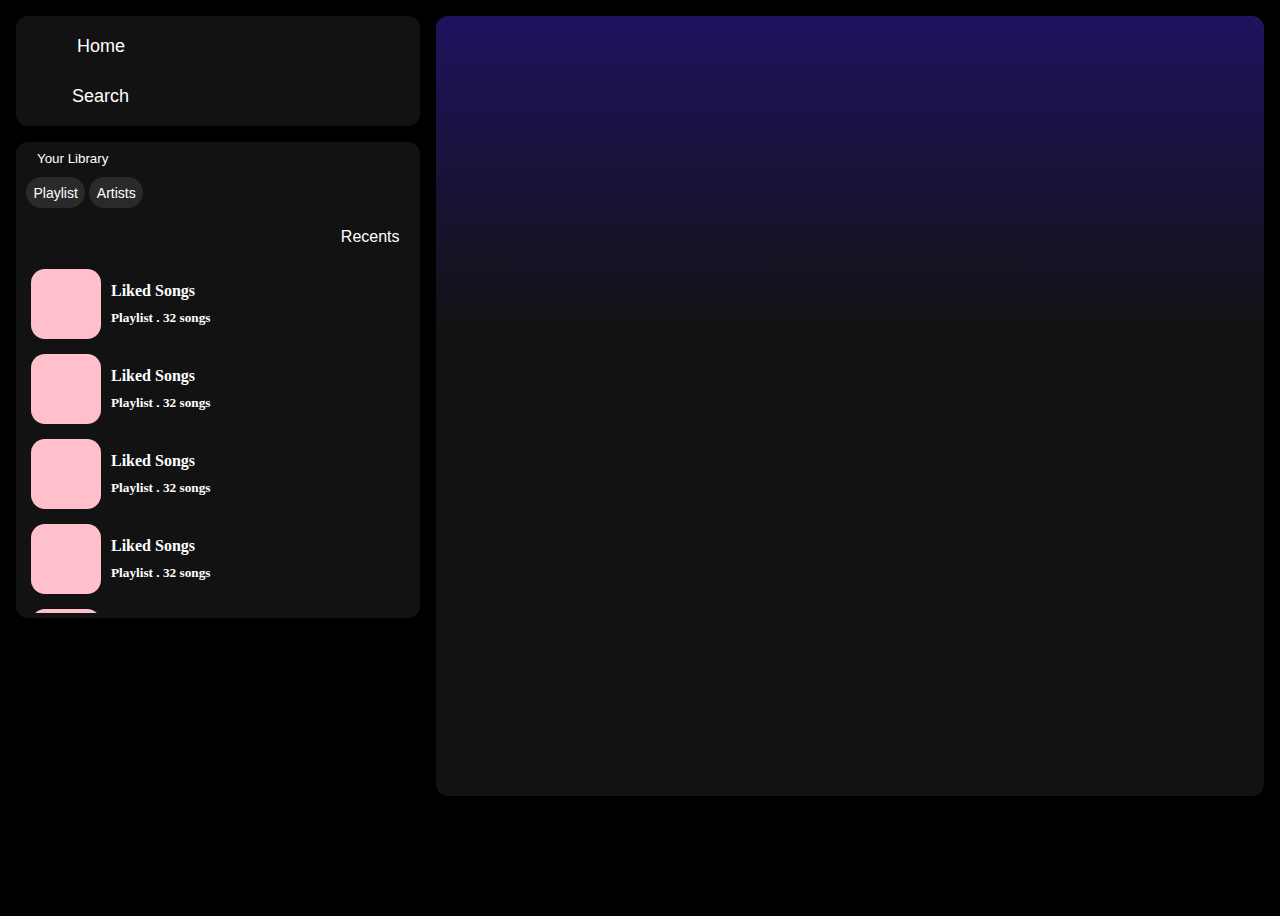
==== index.html @ b2f1f370 "Merge pull request #1 from tanush-128/sidebar-added" ====
<!DOCTYPE html>
<html lang="en">
  <head>
    <meta charset="UTF-8" />
    <meta name="viewport" content="width=device-width, initial-scale=1.0" />
    <title>Spotify</title>
    <link rel="stylesheet" href="style.css" />
  </head>
  <body>
    <section id="sidebar">
      <div class="upper-sidebar">
        <button class="sidebar-btn brighten-text-on-hover">
          <img
            src="	https://cdn-icons-png.flaticon.com/512/1946/1946436.png"
            alt=""
          />
          Home
        </button>
        <button class="sidebar-btn brighten-text-on-hover">
          <img
            src="	https://cdn-icons-png.flaticon.com/512/151/151773.png"
            alt=""
          />Search
        </button>
      </div>
      <div class="lower-sidebar">
        <div class="library-controls">
          <div>
            <button>
              <img
                src="https://cdn-icons-png.flaticon.com/512/2908/2908601.png"
                alt=""
              />Your Library
            </button>
          </div>
          <div>
            <button class="circular-button">
              <img
                src="https://cdn-icons-png.flaticon.com/512/2997/2997933.png"
                alt=""
              />
            </button>
            <button class="circular-button">
              <img
                src="	https://cdn-icons-png.flaticon.com/512/2889/2889731.png"
                alt=""
              />
            </button>
          </div>
        </div>
        <div class="library-filter">
          <button>Playlist</button>
          <button>Artists</button>
        </div>
        <div class="library-list">
          <div class="playlists-search">
            <button class="circular-button">
              <img
                src="	https://cdn-icons-png.flaticon.com/512/151/151773.png"
                alt=""
              />
            </button>
            <button class="brighten-text-on-hover">
              Recents
              <img
                src="https://cdn-icons-png.flaticon.com/512/483/483226.png"
                alt=""
              />
            </button>
          </div>
          <div class="library-items">
            <div class="cover-img"></div>
            <div class="library-items-details">
              <h4>Liked Songs</h4>
              <h5>Playlist . 32 songs</h5>
            </div>
          </div>
          <div class="library-items">
            <div class="cover-img"></div>
            <div class="library-items-details">
              <h4>Liked Songs</h4>
              <h5>Playlist . 32 songs</h5>
            </div>
          </div>
          <div class="library-items">
            <div class="cover-img"></div>
            <div class="library-items-details">
              <h4>Liked Songs</h4>
              <h5>Playlist . 32 songs</h5>
            </div>
          </div>
          <div class="library-items">
            <div class="cover-img"></div>
            <div class="library-items-details">
              <h4>Liked Songs</h4>
              <h5>Playlist . 32 songs</h5>
            </div>
          </div>
          <div class="library-items">
            <div class="cover-img"></div>
            <div class="library-items-details">
              <h4>Liked Songs</h4>
              <h5>Playlist . 32 songs</h5>
            </div>
          </div>
          <div class="library-items">
            <div class="cover-img"></div>
            <div class="library-items-details">
              <h4>Liked Songs</h4>
              <h5>Playlist . 32 songs</h5>
            </div>
          </div>
        </div>
      </div>
    </section>
    <section id="main">
      <div id="header"></div>
      <div id="main-content"></div>
      <div id="footer"></div>
    </section>
    <section id="controls"></section>
    <script src="script.js"></script>
  </body>
</html>
---- style.css ----
:root {
  --primary: #121212;
  --secondary: #21125f;
}
body {
  height: 100svh;
  background-color: black;
  display: grid;
  grid-template-columns: 420px 1fr;
  overflow: hidden;
  border-collapse: separate;
  position: relative;
  color: white;
}

/********************SIDEBAR***********************/

::-webkit-scrollbar {
  width: 10px;
}

::-webkit-scrollbar-track {
  background: transparent;
}

::-webkit-scrollbar-thumb {
  background: #888;
}

::-webkit-scrollbar-thumb:hover {
  background: #555;
}

#sidebar {
  grid-column: 1/2;
  /* background-color: aqua; */
  /* height: 100svh; */
  height: calc(100svh - 120px);

  display: flex;
  flex-direction: column;
  justify-content: stretch;
}

.upper-sidebar,
.lower-sidebar {
  background-color: var(--primary);
  margin: 8px;
  border-radius: 12px;
  display: flex;
  flex-direction: column;
  align-items: stretch;
  padding: 5px;
}

.sidebar-btn {
  background-color: transparent;
  text-align: left;
  height: 50px;
  border: none;
  font-size: 18px;
  color: white;
}

#sidebar img {
  filter: invert(1);

  vertical-align: middle;
  height: 20px;
}

.upper-sidebar img {
  margin-right: 30px;
  margin-left: 15px;
}

.library-controls {
  display: flex;
  flex-direction: row;
  justify-content: space-between;
  font-size: 18px;
}

.library-controls button {
  border: none;
  background-color: transparent;
  color: white;
}

.library-controls img {
  padding: 5px;
}

.library-filter {
  padding: 5px;
}

.library-filter button {
  border: none;
  border-radius: 25px;
  background-color: #2a2a2a;
  font-size: 14px;
  color: white;
  padding: 7.5px;
  transition: 0.2s;
}

.library-filter button:hover {
  background-color: #363636;
}

.playlists-search {
  display: flex;
  flex-direction: row;
  justify-content: space-between;
  padding: 10px 5px;
}

.playlists-search button {
  background-color: transparent;
  color: rgb(255, 255, 255);
  border: none;
  font-size: 16px;
}

.library-list {
  overflow-x: hidden;
  overflow-y: auto;
  height: 400px;
}

.library-items {
  display: flex;
  flex-direction: row;
  height: 75px;
  align-items: center;
  padding: 5px;
  border-radius: 5px;
  transition: 0.2s;
}

.library-items:hover {
  background-color: #2a2a2a;
}

.library-items-details {
  display: flex;
  flex-direction: column;
  justify-content: center;
}

.library-items-details h5,
h4 {
  margin: 5px;
}

.cover-img {
  border-radius: 20%;
  margin: 5px;
  height: 70px;
  width: 70px;
  background-color: pink;
}

.brighten-text-on-hover:hover {
  font-weight: 550;
}

.circular-button {
  border-radius: 100%;
  padding: 5px;
  transition: 0.2s;
}

.circular-button:hover {
  border-radius: 100%;
  background-color: #2a2a2a;
}

/*******************************************/

#main {
  grid-column: 2/3;
  height: calc(100svh - 120px);
  background-color: var(--primary);
  margin: 8px;
  border-collapse: separate;
  border-radius: 12px;
  overflow-y: scroll;
  overflow-x: hidden;
}
#header {
  border-radius: 12px;
  width: 100%;
  height: 320px;
  background: linear-gradient(var(--secondary), var(--primary));
}

#controls {
  grid-column: 1/3;
  background-color: black;
  width: 100%;
  height: 100px;
  position: absolute;
  bottom: 0;
}

.category-items {
  display: flex;
}
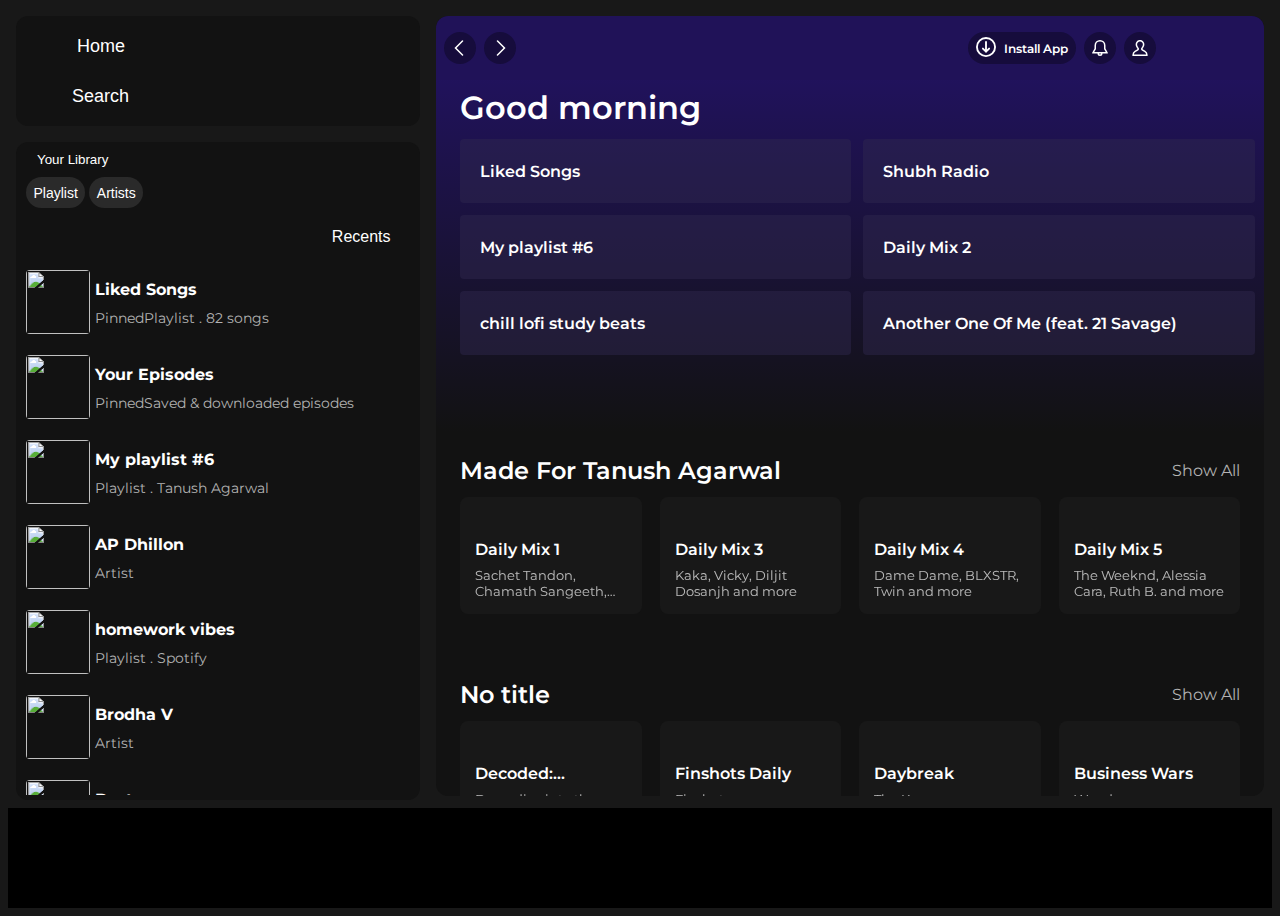
==== commit 104a8723: "only contol bar and footer left" ====
--- a/index.html
+++ b/index.html
@@ -5,6 +5,16 @@
     <meta name="viewport" content="width=device-width, initial-scale=1.0" />
     <title>Spotify</title>
     <link rel="stylesheet" href="style.css" />
+    <link
+      href="https://fonts.googleapis.com/css2?family=Montserrat:wght@400;500;700&display=swap"
+      rel="stylesheet"
+    />
+    <link
+      rel="stylesheet"
+      href="https://cdnjs.cloudflare.com/ajax/libs/font-awesome/5.13.0/css/all.min.css"
+    />
+    <link rel="stylesheet" href="spotifycards.css" />
+    <link rel="stylesheet" href="header.css" />
   </head>
   <body>
     <section id="sidebar">
@@ -28,7 +38,7 @@
           <div>
             <button>
               <img
-                src="https://cdn-icons-png.flaticon.com/512/2908/2908601.png"
+                src="https://cdn-icons-png.flaticon.com/512/2908/2908601.png" 
                 alt=""
               />Your Library
             </button>
@@ -52,73 +62,119 @@
           <button>Playlist</button>
           <button>Artists</button>
         </div>
-        <div class="library-list">
-          <div class="playlists-search">
-            <button class="circular-button">
-              <img
-                src="	https://cdn-icons-png.flaticon.com/512/151/151773.png"
-                alt=""
-              />
-            </button>
-            <button class="brighten-text-on-hover">
-              Recents
-              <img
-                src="https://cdn-icons-png.flaticon.com/512/483/483226.png"
-                alt=""
-              />
-            </button>
-          </div>
-          <div class="library-items">
-            <div class="cover-img"></div>
-            <div class="library-items-details">
-              <h4>Liked Songs</h4>
-              <h5>Playlist . 32 songs</h5>
+        <div class="library">
+          <div class="library-list">
+            <div class="playlists-search">
+              <button class="circular-button">
+                <img
+                  src="	https://cdn-icons-png.flaticon.com/512/151/151773.png"
+                  alt=""
+                />
+              </button>
+              <button class="brighten-text-on-hover circular-button">
+                Recents
+                <img
+                  src="https://cdn-icons-png.flaticon.com/512/483/483226.png"
+                  alt=""
+                />
+              </button>
             </div>
-          </div>
-          <div class="library-items">
-            <div class="cover-img"></div>
-            <div class="library-items-details">
-              <h4>Liked Songs</h4>
-              <h5>Playlist . 32 songs</h5>
-            </div>
-          </div>
-          <div class="library-items">
-            <div class="cover-img"></div>
-            <div class="library-items-details">
-              <h4>Liked Songs</h4>
-              <h5>Playlist . 32 songs</h5>
-            </div>
-          </div>
-          <div class="library-items">
-            <div class="cover-img"></div>
-            <div class="library-items-details">
-              <h4>Liked Songs</h4>
-              <h5>Playlist . 32 songs</h5>
-            </div>
-          </div>
-          <div class="library-items">
-            <div class="cover-img"></div>
-            <div class="library-items-details">
-              <h4>Liked Songs</h4>
-              <h5>Playlist . 32 songs</h5>
-            </div>
-          </div>
-          <div class="library-items">
-            <div class="cover-img"></div>
-            <div class="library-items-details">
-              <h4>Liked Songs</h4>
-              <h5>Playlist . 32 songs</h5>
-            </div>
+            
           </div>
         </div>
       </div>
     </section>
     <section id="main">
-      <div id="header"></div>
-      <div id="main-content"></div>
-      <div id="footer"></div>
+      <div id="header-controls">
+        <div id="navigation">
+          <div class="control rounded_icon">
+            <svg
+              data-encore-id="icon"
+              role="img"
+              aria-hidden="true"
+              class="Svg-sc-ytk21e-0 kgVuXA IYDlXmBmmUKHveMzIPCF"
+              viewBox="0 0 16 16"
+            >
+              <path
+                d="M11.03.47a.75.75 0 0 1 0 1.06L4.56 8l6.47 6.47a.75.75 0 1 1-1.06 1.06L2.44 8 9.97.47a.75.75 0 0 1 1.06 0z"
+              ></path>
+            </svg>
+          </div>
+          <div class="control rounded_icon">
+            <svg
+              data-encore-id="icon"
+              role="img"
+              aria-hidden="true"
+              class="Svg-sc-ytk21e-0 kgVuXA IYDlXmBmmUKHveMzIPCF"
+              viewBox="0 0 16 16"
+            >
+              <path
+                d="M4.97.47a.75.75 0 0 0 0 1.06L11.44 8l-6.47 6.47a.75.75 0 1 0 1.06 1.06L13.56 8 6.03.47a.75.75 0 0 0-1.06 0z"
+              ></path>
+            </svg>
+          </div>
+        </div>
+        <div id="settings">
+          <div id="install">
+            <div>
+              <svg
+                data-encore-id="icon"
+                role="img"
+                aria-hidden="true"
+                viewBox="0 0 16 16"
+                class="Svg-sc-ytk21e-0 kPpCsU"
+              >
+                <path
+                  d="M4.995 8.745a.75.75 0 0 1 1.06 0L7.25 9.939V4a.75.75 0 0 1 1.5 0v5.94l1.195-1.195a.75.75 0 1 1 1.06 1.06L8 12.811l-.528-.528a.945.945 0 0 1-.005-.005L4.995 9.805a.75.75 0 0 1 0-1.06z"
+                ></path>
+                <path
+                  d="M0 8a8 8 0 1 1 16 0A8 8 0 0 1 0 8zm8-6.5a6.5 6.5 0 1 0 0 13 6.5 6.5 0 0 0 0-13z"
+                ></path>
+              </svg>
+            </div>
+            <div>Install App</div>
+          </div>
+          <div class="rounded_icon">
+            <svg
+              data-encore-id="icon"
+              role="img"
+              aria-hidden="true"
+              class="Svg-sc-ytk21e-0 kPpCsU t93PZphItuM19kPhX7tC"
+              viewBox="0 0 16 16"
+            >
+              <path
+                d="M8 1.5a4 4 0 0 0-4 4v3.27a.75.75 0 0 1-.1.373L2.255 12h11.49L12.1 9.142a.75.75 0 0 1-.1-.374V5.5a4 4 0 0 0-4-4zm-5.5 4a5.5 5.5 0 0 1 11 0v3.067l2.193 3.809a.75.75 0 0 1-.65 1.124H10.5a2.5 2.5 0 0 1-5 0H.957a.75.75 0 0 1-.65-1.124L2.5 8.569V5.5zm4.5 8a1 1 0 1 0 2 0H7z"
+              ></path>
+            </svg>
+          </div>
+          <div class="rounded_icon">
+            <svg
+              data-encore-id="icon"
+              role="img"
+              aria-hidden="true"
+              data-testid="user-icon"
+              viewBox="0 0 16 16"
+              class="Svg-sc-ytk21e-0 kPpCsU"
+            >
+              <path
+                d="M6.233.371a4.388 4.388 0 0 1 5.002 1.052c.421.459.713.992.904 1.554.143.421.263 1.173.22 1.894-.078 1.322-.638 2.408-1.399 3.316l-.127.152a.75.75 0 0 0 .201 1.13l2.209 1.275a4.75 4.75 0 0 1 2.375 4.114V16H.382v-1.143a4.75 4.75 0 0 1 2.375-4.113l2.209-1.275a.75.75 0 0 0 .201-1.13l-.126-.152c-.761-.908-1.322-1.994-1.4-3.316-.043-.721.077-1.473.22-1.894a4.346 4.346 0 0 1 .904-1.554c.411-.448.91-.807 1.468-1.052zM8 1.5a2.888 2.888 0 0 0-2.13.937 2.85 2.85 0 0 0-.588 1.022c-.077.226-.175.783-.143 1.323.054.921.44 1.712 1.051 2.442l.002.001.127.153a2.25 2.25 0 0 1-.603 3.39l-2.209 1.275A3.25 3.25 0 0 0 1.902 14.5h12.196a3.25 3.25 0 0 0-1.605-2.457l-2.209-1.275a2.25 2.25 0 0 1-.603-3.39l.127-.153.002-.001c.612-.73.997-1.52 1.052-2.442.032-.54-.067-1.097-.144-1.323a2.85 2.85 0 0 0-.588-1.022A2.888 2.888 0 0 0 8 1.5z"
+              ></path>
+            </svg>
+          </div>
+        </div>
+      </div>
+      <div id="main-scroll">
+        <div id="header">
+          <div id="header-greeting">Good morning</div>
+          <div id="header-content"></div>
+        </div>
+        <div id="main-content"></div>
+        <div id="footer"></div>
+      </div>
     </section>
     <section id="controls"></section>
     <script src="script.js"></script>
+    <script src="header.js"></script>
+    <script src="library.js"></script>
   </body>
 </html>
--- a/style.css
+++ b/style.css
@@ -11,20 +11,28 @@
   border-collapse: separate;
   position: relative;
   color: white;
+  font-family: 'montserrat';
+
+
 }
 
 /********************SIDEBAR***********************/
 
 ::-webkit-scrollbar {
   width: 10px;
+  padding-block: 32px;
+ 
 }
 
 ::-webkit-scrollbar-track {
   background: transparent;
+
 }
 
 ::-webkit-scrollbar-thumb {
   background: #888;
+  
+
 }
 
 ::-webkit-scrollbar-thumb:hover {
@@ -35,15 +43,17 @@
   grid-column: 1/2;
   /* background-color: aqua; */
   /* height: 100svh; */
-  height: calc(100svh - 120px);
-
-  display: flex;
-  flex-direction: column;
-  justify-content: stretch;
+  height: calc(100svh - 100px);
+  display: grid;
+  grid-template-rows: 1fr 12fr;
+  /* display: flex;
+  flex-direction: column; */
+
 }
 
 .upper-sidebar,
 .lower-sidebar {
+  grid-row: span 1;
   background-color: var(--primary);
   margin: 8px;
   border-radius: 12px;
@@ -52,6 +62,11 @@
   align-items: stretch;
   padding: 5px;
 }
+
+.lower-sidebar {
+  grid-row: span 12;
+}
+
 
 .sidebar-btn {
   background-color: transparent;
@@ -63,13 +78,14 @@
 }
 
 #sidebar img {
+  
+}
+
+.upper-sidebar img {
   filter: invert(1);
 
   vertical-align: middle;
   height: 20px;
-}
-
-.upper-sidebar img {
   margin-right: 30px;
   margin-left: 15px;
 }
@@ -89,6 +105,10 @@
 
 .library-controls img {
   padding: 5px;
+  filter: invert(1);
+
+  vertical-align: middle;
+  height: 20px;
 }
 
 .library-filter {
@@ -104,7 +124,13 @@
   padding: 7.5px;
   transition: 0.2s;
 }
-
+.circular-button img{
+  padding: 5px;
+  filter: invert(1);
+
+  vertical-align: middle;
+  height: 20px;
+}
 .library-filter button:hover {
   background-color: #363636;
 }
@@ -123,10 +149,14 @@
   font-size: 16px;
 }
 
-.library-list {
+.library{
   overflow-x: hidden;
   overflow-y: auto;
-  height: 400px;
+  height: 100%;
+}
+.library-list {
+
+  /* max-height: max-content;  */
 }
 
 .library-items {
@@ -152,14 +182,21 @@
 .library-items-details h5,
 h4 {
   margin: 5px;
-}
-
-.cover-img {
-  border-radius: 20%;
-  margin: 5px;
-  height: 70px;
-  width: 70px;
-  background-color: pink;
+  ;
+}
+
+.library-items-details h5{
+  font-size: 14px;
+  font-weight: 400;
+  color: #b3b3b3;
+}
+
+
+.library-items-img img{
+  height: 64px;
+  width: 64px;
+  border-radius: 4px;
+
 }
 
 .brighten-text-on-hover:hover {
@@ -181,13 +218,20 @@
 
 #main {
   grid-column: 2/3;
-  height: calc(100svh - 120px);
   background-color: var(--primary);
   margin: 8px;
   border-collapse: separate;
   border-radius: 12px;
+  height: calc(100svh - 120px);
+  
+}
+#main-scroll{
   overflow-y: scroll;
   overflow-x: hidden;
+  margin-top: 48px;
+  height: calc(100svh - 168px);
+  border-radius: 12px;
+
 }
 #header {
   border-radius: 12px;
--- a/spotifycards.css
+++ b/spotifycards.css
@@ -0,0 +1,129 @@
+body{
+    background-color: #181818;
+    font-family: 'montserrat';
+}
+.category{
+ padding: 24px;
+}
+.category-header{
+    display: flex;
+    align-items: center;
+    justify-content: space-between;
+    color: white;
+    font-size: 24px;
+    font-weight: 600;
+    margin-bottom: 12px;
+ 
+}
+.category-view-all{
+    font-size: 16px;
+    color: #b3b3b3;
+    font-weight: 600;
+    font-weight: 400;
+  
+}
+.category-view-all:hover{
+    text-decoration: underline;
+    text-decoration-color:#b3b3b3 ;
+    cursor: pointer;
+}
+.category-title:hover{
+   
+    text-decoration: underline;
+    text-decoration-color: white;
+    cursor: pointer;
+}
+.category-items{
+
+ 
+    grid-gap: 18px;
+    display: grid;
+    grid-template-columns: repeat(auto-fit,minmax(160px,1fr));
+    
+    grid-auto-rows: 0;
+    grid-template-rows: 1fr;
+    overflow-y: hidden;
+   
+    
+}
+.category-item{
+   
+    grid-column: span 1;
+    grid-row: span 1;
+    /* background-color:#242424; */
+    background-color: #181818;
+    border-radius: 0.5rem;
+    display: flex;
+    flex-direction: column;
+    padding: 15px;
+}
+.category-item:hover{
+    cursor: pointer;
+    background-color: #393939;
+    transition: 0.4;
+}
+
+.category-item img{
+    width: 100%;
+    /* height: 150px; */
+    border-radius: 6px;
+    /* margin-bottom: 9px; */
+}
+.category-item-img{
+    position: relative;
+}
+.play-bg{
+    position: absolute;
+    right: 0px;
+    bottom: 0px;
+    width: 50px;
+    height: 50px;
+    /* transform: translateX(-4px) translateY(-8px); */
+    background-color: rgb(30, 207, 95);
+    border-radius: 50%;
+    opacity: 0;
+    transition: all ease-in-out 0.4s;
+
+}
+.play-btn{
+    transform: scale(1.3);
+    height: 100%;
+    width: 100%;
+    display: flex;
+    align-items: center;
+    justify-content: center;
+    position: absolute;
+
+}
+.category-item:hover .play-bg{
+    opacity: 1;
+    transform: translateX(-4px) translateY(-8px);
+
+}
+.fa:hover{
+    transition: 0s;
+    /* background-color: rgb(31,223,100); */
+    /* transform: scale(1.35); */
+}
+.category-item-title{
+    margin-top: 9px;
+    margin-bottom: 4px;
+    color: white;
+    font-weight: 600;
+    overflow: hidden;
+    display: -webkit-box;
+    -webkit-line-clamp: 1; /* number of lines to show */
+            line-clamp: 1; 
+    -webkit-box-orient: vertical;
+}
+.category-item-desc{
+    margin-top: 4px;
+    color: white;
+    opacity: 0.7;
+    font-size: 13px;
+    overflow: hidden;
+    display: -webkit-box;
+    -webkit-line-clamp: 2; /* number of lines to show */
+            line-clamp: 2; 
+    -webkit-box-orient: vertical;
+}--- a/header.css
+++ b/header.css
@@ -0,0 +1,124 @@
+#header{
+    padding: 24px;
+    display: flex;
+    flex-direction: column;
+    position: relative;
+}
+#header-greeting{
+
+    font-size: 32px;
+    font-weight: 600;
+    color: white;
+    margin-bottom: 12px;
+    /* margin-top: 48px; */
+}
+#header-content{
+    width: 96%;
+
+    display: grid;
+    grid-template-columns: repeat(auto-fit,minmax(360px  ,1fr));
+    /* grid-template-rows: repeat(auto-fit, 64px); */
+    /* grid-auto-rows: 2; */
+    
+    gap: 12px;
+}
+
+.header_content_item{
+    position: relative;
+    background-color:#31294f74;
+    color: white;
+    grid-column: span 1;
+    grid-row: span 1;
+    display: flex;
+   
+    height: 64px;
+    align-items: center;
+    justify-content: stretch;
+    border-radius: 4px;
+    gap: 20px;
+    font-weight: 600;
+    
+}
+.header_content_item:hover{
+    cursor: pointer;
+    background-color: #31294f;
+    transition: 0.4;
+}
+.header_content_item img{
+   
+    height: 100%;
+    object-fit: cover;
+    border-radius: 4px 0 0 4px;
+}
+.play-bg{
+    color: black;
+}
+.header_content_item:hover .play-bg{
+    opacity: 1;
+    transform: translateX(-4px) translateY(-8px);
+
+}
+#header-controls{
+margin-bottom: 12px;
+display: flex;
+justify-content: space-between;
+position: fixed;
+top: 16px;
+padding: 16px 8px ;
+border-radius: 12px 12px 0 0;
+right: 16px;
+left:436px;
+background-color: #201258;
+
+z-index: 2;
+/* margin: 0px 120px; */
+
+}
+
+#navigation .control svg path{
+    fill: white;
+}
+
+#navigation{
+    display: flex;
+    gap: 8px;
+}
+#settings{
+    display: flex;
+    transform: translateX(-100px);
+    gap: 8px;
+
+}
+.rounded_icon{
+    height: 16px;
+    width: 16px;
+    background-color:#120a33c0;
+    padding: 8px;
+    border-radius: 50%;
+
+}
+#install{
+    border-radius: 20px;
+    /* width: 120px; */
+    font-size: 12px;
+    font-weight: 600;
+    gap: 8px;
+    background-color: #120a33c0;
+    padding: 4px 8px;
+    color: white;
+    display: flex;
+    align-items:center;
+
+}
+#install svg{
+    width: 20px;
+    height: 20px;
+}
+#install svg path{
+    fill: white;
+
+}
+
+.rounded_icon svg path{
+    fill: white;
+}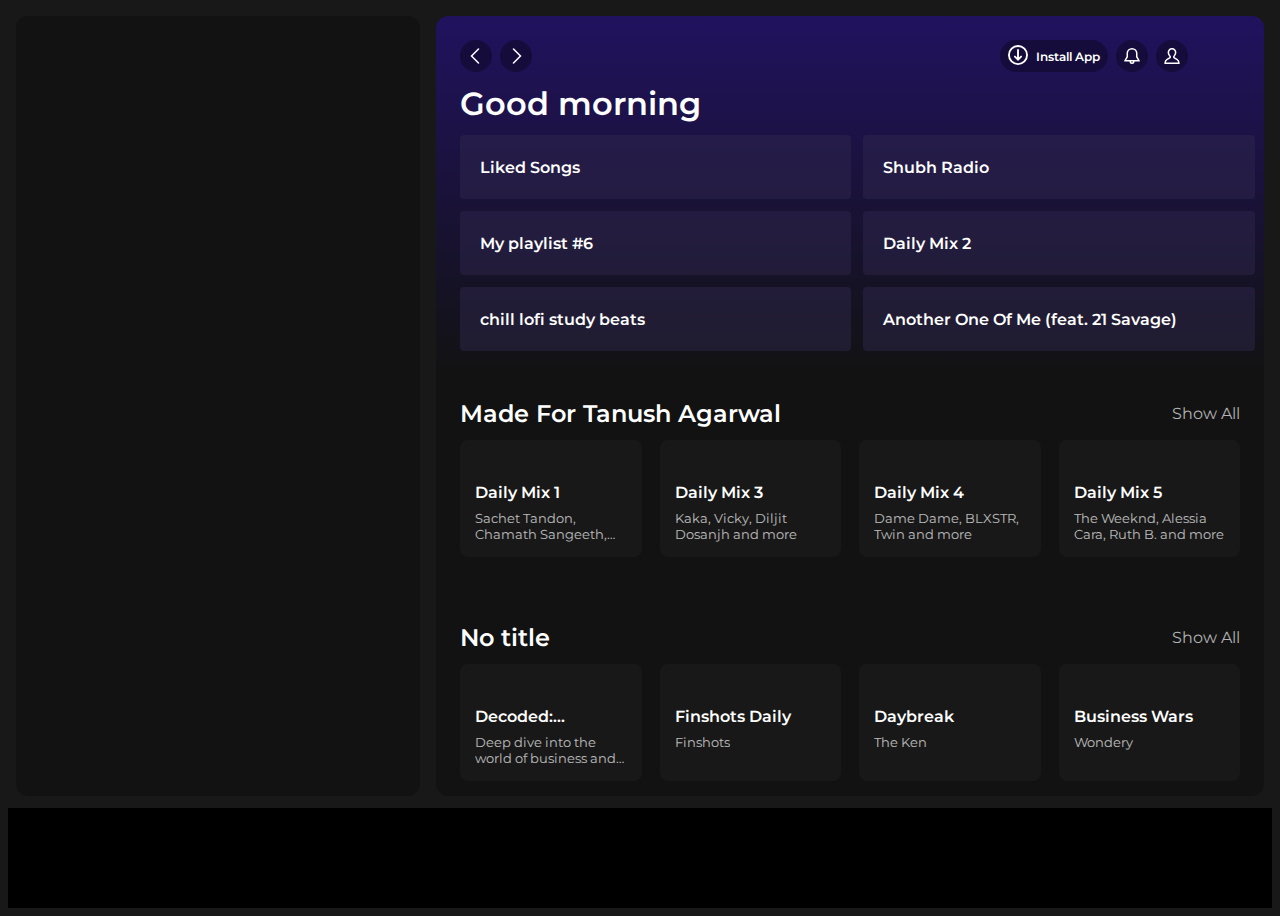
==== commit b5d1ff61: "header added" ====
--- a/index.html
+++ b/index.html
@@ -17,164 +17,80 @@
     <link rel="stylesheet" href="header.css" />
   </head>
   <body>
-    <section id="sidebar">
-      <div class="upper-sidebar">
-        <button class="sidebar-btn brighten-text-on-hover">
-          <img
-            src="	https://cdn-icons-png.flaticon.com/512/1946/1946436.png"
-            alt=""
-          />
-          Home
-        </button>
-        <button class="sidebar-btn brighten-text-on-hover">
-          <img
-            src="	https://cdn-icons-png.flaticon.com/512/151/151773.png"
-            alt=""
-          />Search
-        </button>
-      </div>
-      <div class="lower-sidebar">
-        <div class="library-controls">
-          <div>
-            <button>
-              <img
-                src="https://cdn-icons-png.flaticon.com/512/2908/2908601.png" 
-                alt=""
-              />Your Library
-            </button>
+    <section id="sidebar"></section>
+    <section id="main">
+      <div id="header">
+        <div id="header-controls">
+          <div id="navigation">
+            <div class="control rounded_icon">
+              <svg
+                data-encore-id="icon"
+                role="img"
+                aria-hidden="true"
+                class="Svg-sc-ytk21e-0 kgVuXA IYDlXmBmmUKHveMzIPCF"
+                viewBox="0 0 16 16"
+              >
+                <path
+                  d="M11.03.47a.75.75 0 0 1 0 1.06L4.56 8l6.47 6.47a.75.75 0 1 1-1.06 1.06L2.44 8 9.97.47a.75.75 0 0 1 1.06 0z"
+                ></path>
+              </svg>
+            </div>
+            <div class="control rounded_icon">
+              <svg
+                data-encore-id="icon"
+                role="img"
+                aria-hidden="true"
+                class="Svg-sc-ytk21e-0 kgVuXA IYDlXmBmmUKHveMzIPCF"
+                viewBox="0 0 16 16"
+              >
+                <path
+                  d="M4.97.47a.75.75 0 0 0 0 1.06L11.44 8l-6.47 6.47a.75.75 0 1 0 1.06 1.06L13.56 8 6.03.47a.75.75 0 0 0-1.06 0z"
+                ></path>
+              </svg>
+            </div>
           </div>
-          <div>
-            <button class="circular-button">
-              <img
-                src="https://cdn-icons-png.flaticon.com/512/2997/2997933.png"
-                alt=""
-              />
-            </button>
-            <button class="circular-button">
-              <img
-                src="	https://cdn-icons-png.flaticon.com/512/2889/2889731.png"
-                alt=""
-              />
-            </button>
-          </div>
-        </div>
-        <div class="library-filter">
-          <button>Playlist</button>
-          <button>Artists</button>
-        </div>
-        <div class="library">
-          <div class="library-list">
-            <div class="playlists-search">
-              <button class="circular-button">
-                <img
-                  src="	https://cdn-icons-png.flaticon.com/512/151/151773.png"
-                  alt=""
-                />
-              </button>
-              <button class="brighten-text-on-hover circular-button">
-                Recents
-                <img
-                  src="https://cdn-icons-png.flaticon.com/512/483/483226.png"
-                  alt=""
-                />
-              </button>
-            </div>
-            
-          </div>
-        </div>
-      </div>
-    </section>
-    <section id="main">
-      <div id="header-controls">
-        <div id="navigation">
-          <div class="control rounded_icon">
-            <svg
-              data-encore-id="icon"
-              role="img"
-              aria-hidden="true"
-              class="Svg-sc-ytk21e-0 kgVuXA IYDlXmBmmUKHveMzIPCF"
-              viewBox="0 0 16 16"
-            >
-              <path
-                d="M11.03.47a.75.75 0 0 1 0 1.06L4.56 8l6.47 6.47a.75.75 0 1 1-1.06 1.06L2.44 8 9.97.47a.75.75 0 0 1 1.06 0z"
-              ></path>
-            </svg>
-          </div>
-          <div class="control rounded_icon">
-            <svg
-              data-encore-id="icon"
-              role="img"
-              aria-hidden="true"
-              class="Svg-sc-ytk21e-0 kgVuXA IYDlXmBmmUKHveMzIPCF"
-              viewBox="0 0 16 16"
-            >
-              <path
-                d="M4.97.47a.75.75 0 0 0 0 1.06L11.44 8l-6.47 6.47a.75.75 0 1 0 1.06 1.06L13.56 8 6.03.47a.75.75 0 0 0-1.06 0z"
-              ></path>
-            </svg>
-          </div>
-        </div>
-        <div id="settings">
-          <div id="install">
-            <div>
-              <svg
+          <div id="settings">
+            <div id="install">
+              <div>
+
+                <svg
                 data-encore-id="icon"
                 role="img"
                 aria-hidden="true"
                 viewBox="0 0 16 16"
                 class="Svg-sc-ytk21e-0 kPpCsU"
-              >
+                >
                 <path
-                  d="M4.995 8.745a.75.75 0 0 1 1.06 0L7.25 9.939V4a.75.75 0 0 1 1.5 0v5.94l1.195-1.195a.75.75 0 1 1 1.06 1.06L8 12.811l-.528-.528a.945.945 0 0 1-.005-.005L4.995 9.805a.75.75 0 0 1 0-1.06z"
+                d="M4.995 8.745a.75.75 0 0 1 1.06 0L7.25 9.939V4a.75.75 0 0 1 1.5 0v5.94l1.195-1.195a.75.75 0 1 1 1.06 1.06L8 12.811l-.528-.528a.945.945 0 0 1-.005-.005L4.995 9.805a.75.75 0 0 1 0-1.06z"
                 ></path>
                 <path
-                  d="M0 8a8 8 0 1 1 16 0A8 8 0 0 1 0 8zm8-6.5a6.5 6.5 0 1 0 0 13 6.5 6.5 0 0 0 0-13z"
+                d="M0 8a8 8 0 1 1 16 0A8 8 0 0 1 0 8zm8-6.5a6.5 6.5 0 1 0 0 13 6.5 6.5 0 0 0 0-13z"
                 ></path>
               </svg>
             </div>
-            <div>Install App</div>
-          </div>
-          <div class="rounded_icon">
-            <svg
-              data-encore-id="icon"
-              role="img"
-              aria-hidden="true"
-              class="Svg-sc-ytk21e-0 kPpCsU t93PZphItuM19kPhX7tC"
-              viewBox="0 0 16 16"
-            >
-              <path
-                d="M8 1.5a4 4 0 0 0-4 4v3.27a.75.75 0 0 1-.1.373L2.255 12h11.49L12.1 9.142a.75.75 0 0 1-.1-.374V5.5a4 4 0 0 0-4-4zm-5.5 4a5.5 5.5 0 0 1 11 0v3.067l2.193 3.809a.75.75 0 0 1-.65 1.124H10.5a2.5 2.5 0 0 1-5 0H.957a.75.75 0 0 1-.65-1.124L2.5 8.569V5.5zm4.5 8a1 1 0 1 0 2 0H7z"
-              ></path>
-            </svg>
-          </div>
-          <div class="rounded_icon">
-            <svg
-              data-encore-id="icon"
-              role="img"
-              aria-hidden="true"
-              data-testid="user-icon"
-              viewBox="0 0 16 16"
-              class="Svg-sc-ytk21e-0 kPpCsU"
-            >
-              <path
-                d="M6.233.371a4.388 4.388 0 0 1 5.002 1.052c.421.459.713.992.904 1.554.143.421.263 1.173.22 1.894-.078 1.322-.638 2.408-1.399 3.316l-.127.152a.75.75 0 0 0 .201 1.13l2.209 1.275a4.75 4.75 0 0 1 2.375 4.114V16H.382v-1.143a4.75 4.75 0 0 1 2.375-4.113l2.209-1.275a.75.75 0 0 0 .201-1.13l-.126-.152c-.761-.908-1.322-1.994-1.4-3.316-.043-.721.077-1.473.22-1.894a4.346 4.346 0 0 1 .904-1.554c.411-.448.91-.807 1.468-1.052zM8 1.5a2.888 2.888 0 0 0-2.13.937 2.85 2.85 0 0 0-.588 1.022c-.077.226-.175.783-.143 1.323.054.921.44 1.712 1.051 2.442l.002.001.127.153a2.25 2.25 0 0 1-.603 3.39l-2.209 1.275A3.25 3.25 0 0 0 1.902 14.5h12.196a3.25 3.25 0 0 0-1.605-2.457l-2.209-1.275a2.25 2.25 0 0 1-.603-3.39l.127-.153.002-.001c.612-.73.997-1.52 1.052-2.442.032-.54-.067-1.097-.144-1.323a2.85 2.85 0 0 0-.588-1.022A2.888 2.888 0 0 0 8 1.5z"
-              ></path>
-            </svg>
+              <div>
+
+                Install App
+              </div>
+
+              
+            </div>
+            <div class="rounded_icon">
+              <svg data-encore-id="icon" role="img" aria-hidden="true" class="Svg-sc-ytk21e-0 kPpCsU t93PZphItuM19kPhX7tC" viewBox="0 0 16 16"><path d="M8 1.5a4 4 0 0 0-4 4v3.27a.75.75 0 0 1-.1.373L2.255 12h11.49L12.1 9.142a.75.75 0 0 1-.1-.374V5.5a4 4 0 0 0-4-4zm-5.5 4a5.5 5.5 0 0 1 11 0v3.067l2.193 3.809a.75.75 0 0 1-.65 1.124H10.5a2.5 2.5 0 0 1-5 0H.957a.75.75 0 0 1-.65-1.124L2.5 8.569V5.5zm4.5 8a1 1 0 1 0 2 0H7z"></path></svg>
+            </div>
+            <div class="rounded_icon">
+              <svg data-encore-id="icon" role="img" aria-hidden="true" data-testid="user-icon" viewBox="0 0 16 16" class="Svg-sc-ytk21e-0 kPpCsU"><path d="M6.233.371a4.388 4.388 0 0 1 5.002 1.052c.421.459.713.992.904 1.554.143.421.263 1.173.22 1.894-.078 1.322-.638 2.408-1.399 3.316l-.127.152a.75.75 0 0 0 .201 1.13l2.209 1.275a4.75 4.75 0 0 1 2.375 4.114V16H.382v-1.143a4.75 4.75 0 0 1 2.375-4.113l2.209-1.275a.75.75 0 0 0 .201-1.13l-.126-.152c-.761-.908-1.322-1.994-1.4-3.316-.043-.721.077-1.473.22-1.894a4.346 4.346 0 0 1 .904-1.554c.411-.448.91-.807 1.468-1.052zM8 1.5a2.888 2.888 0 0 0-2.13.937 2.85 2.85 0 0 0-.588 1.022c-.077.226-.175.783-.143 1.323.054.921.44 1.712 1.051 2.442l.002.001.127.153a2.25 2.25 0 0 1-.603 3.39l-2.209 1.275A3.25 3.25 0 0 0 1.902 14.5h12.196a3.25 3.25 0 0 0-1.605-2.457l-2.209-1.275a2.25 2.25 0 0 1-.603-3.39l.127-.153.002-.001c.612-.73.997-1.52 1.052-2.442.032-.54-.067-1.097-.144-1.323a2.85 2.85 0 0 0-.588-1.022A2.888 2.888 0 0 0 8 1.5z"></path></svg>
+            </div>
           </div>
         </div>
+        <div id="header-greeting">Good morning</div>
+        <div id="header-content"></div>
       </div>
-      <div id="main-scroll">
-        <div id="header">
-          <div id="header-greeting">Good morning</div>
-          <div id="header-content"></div>
-        </div>
-        <div id="main-content"></div>
-        <div id="footer"></div>
-      </div>
+      <div id="main-content"></div>
+      <div id="footer"></div>
     </section>
     <section id="controls"></section>
     <script src="script.js"></script>
     <script src="header.js"></script>
-    <script src="library.js"></script>
   </body>
 </html>
--- a/style.css
+++ b/style.css
@@ -1,254 +1,71 @@
-:root {
-  --primary: #121212;
-  --secondary: #21125f;
+:root{
+ --primary: #121212;
+ --secondary :#21125F;
 }
-body {
-  height: 100svh;
-  background-color: black;
-  display: grid;
-  grid-template-columns: 420px 1fr;
-  overflow: hidden;
-  border-collapse: separate;
-  position: relative;
-  color: white;
-  font-family: 'montserrat';
+body{
+    height: 100svh;
+    background-color: black;
+    display: grid;
+    grid-template-columns: 420px 1fr;
+    overflow: hidden;
+    border-collapse: separate;
+    position: relative;
 
+}
+#sidebar{
+    grid-column: 1/2;
+    background-color: var(--primary);
+    /* background-color: aqua; */
+    /* height: 100svh; */
+    height: calc(100svh - 120px);
+    
+    
+    margin: 8px;
+    border-radius: 12px;
 
 }
 
-/********************SIDEBAR***********************/
 
-::-webkit-scrollbar {
-  width: 10px;
-  padding-block: 32px;
- 
+
+#main{
+    grid-column: 2/3;
+    height: calc(100svh - 120px);
+    background-color: var(--primary);
+    margin: 8px;
+    border-collapse: separate;
+    border-radius:12px;
+    overflow-y: scroll;
+    overflow-x: hidden;
+      }
+#header{
+border-radius:12px;
+width: 100%;
+/* height: 320px; */
+background : linear-gradient( var(--secondary) , var(--primary) );
 }
 
-::-webkit-scrollbar-track {
-  background: transparent;
-
-}
-
-::-webkit-scrollbar-thumb {
-  background: #888;
-  
-
-}
-
-::-webkit-scrollbar-thumb:hover {
-  background: #555;
-}
-
-#sidebar {
-  grid-column: 1/2;
-  /* background-color: aqua; */
-  /* height: 100svh; */
-  height: calc(100svh - 100px);
-  display: grid;
-  grid-template-rows: 1fr 12fr;
-  /* display: flex;
-  flex-direction: column; */
-
-}
-
-.upper-sidebar,
-.lower-sidebar {
-  grid-row: span 1;
-  background-color: var(--primary);
-  margin: 8px;
-  border-radius: 12px;
-  display: flex;
-  flex-direction: column;
-  align-items: stretch;
-  padding: 5px;
-}
-
-.lower-sidebar {
-  grid-row: span 12;
-}
-
-
-.sidebar-btn {
-  background-color: transparent;
-  text-align: left;
-  height: 50px;
-  border: none;
-  font-size: 18px;
-  color: white;
-}
-
-#sidebar img {
-  
-}
-
-.upper-sidebar img {
-  filter: invert(1);
-
-  vertical-align: middle;
-  height: 20px;
-  margin-right: 30px;
-  margin-left: 15px;
-}
-
-.library-controls {
-  display: flex;
-  flex-direction: row;
-  justify-content: space-between;
-  font-size: 18px;
-}
-
-.library-controls button {
-  border: none;
-  background-color: transparent;
-  color: white;
-}
-
-.library-controls img {
-  padding: 5px;
-  filter: invert(1);
-
-  vertical-align: middle;
-  height: 20px;
-}
-
-.library-filter {
-  padding: 5px;
-}
-
-.library-filter button {
-  border: none;
-  border-radius: 25px;
-  background-color: #2a2a2a;
-  font-size: 14px;
-  color: white;
-  padding: 7.5px;
-  transition: 0.2s;
-}
-.circular-button img{
-  padding: 5px;
-  filter: invert(1);
-
-  vertical-align: middle;
-  height: 20px;
-}
-.library-filter button:hover {
-  background-color: #363636;
-}
-
-.playlists-search {
-  display: flex;
-  flex-direction: row;
-  justify-content: space-between;
-  padding: 10px 5px;
-}
-
-.playlists-search button {
-  background-color: transparent;
-  color: rgb(255, 255, 255);
-  border: none;
-  font-size: 16px;
-}
-
-.library{
-  overflow-x: hidden;
-  overflow-y: auto;
-  height: 100%;
-}
-.library-list {
-
-  /* max-height: max-content;  */
-}
-
-.library-items {
-  display: flex;
-  flex-direction: row;
-  height: 75px;
-  align-items: center;
-  padding: 5px;
-  border-radius: 5px;
-  transition: 0.2s;
-}
-
-.library-items:hover {
-  background-color: #2a2a2a;
-}
-
-.library-items-details {
-  display: flex;
-  flex-direction: column;
-  justify-content: center;
-}
-
-.library-items-details h5,
-h4 {
-  margin: 5px;
-  ;
-}
-
-.library-items-details h5{
-  font-size: 14px;
-  font-weight: 400;
-  color: #b3b3b3;
-}
-
-
-.library-items-img img{
-  height: 64px;
-  width: 64px;
-  border-radius: 4px;
-
-}
-
-.brighten-text-on-hover:hover {
-  font-weight: 550;
-}
-
-.circular-button {
-  border-radius: 100%;
-  padding: 5px;
-  transition: 0.2s;
-}
-
-.circular-button:hover {
-  border-radius: 100%;
-  background-color: #2a2a2a;
-}
-
-/*******************************************/
-
-#main {
-  grid-column: 2/3;
-  background-color: var(--primary);
-  margin: 8px;
-  border-collapse: separate;
-  border-radius: 12px;
-  height: calc(100svh - 120px);
-  
-}
-#main-scroll{
-  overflow-y: scroll;
-  overflow-x: hidden;
-  margin-top: 48px;
-  height: calc(100svh - 168px);
-  border-radius: 12px;
-
-}
-#header {
-  border-radius: 12px;
-  width: 100%;
-  height: 320px;
-  background: linear-gradient(var(--secondary), var(--primary));
-}
-
-#controls {
-  grid-column: 1/3;
+#controls{
+  grid-column: 1/3;  
   background-color: black;
   width: 100%;
   height: 100px;
   position: absolute;
   bottom: 0;
+  
 }
 
-.category-items {
-  display: flex;
+.category-items{
+    display: flex;
 }
+
+::-webkit-scrollbar{
+    width: 15px;
+}
+::-webkit-scrollbar-track{
+    background : transparent;
+
+}
+::-webkit-scrollbar-thumb{
+    background-color:#8E88A7;
+    /* border-radius: 12px; */
+}--- a/header.css
+++ b/header.css
@@ -2,15 +2,12 @@
     padding: 24px;
     display: flex;
     flex-direction: column;
-    position: relative;
 }
 #header-greeting{
-
     font-size: 32px;
     font-weight: 600;
     color: white;
     margin-bottom: 12px;
-    /* margin-top: 48px; */
 }
 #header-content{
     width: 96%;
@@ -62,17 +59,6 @@
 margin-bottom: 12px;
 display: flex;
 justify-content: space-between;
-position: fixed;
-top: 16px;
-padding: 16px 8px ;
-border-radius: 12px 12px 0 0;
-right: 16px;
-left:436px;
-background-color: #201258;
-
-z-index: 2;
-/* margin: 0px 120px; */
-
 }
 
 #navigation .control svg path{
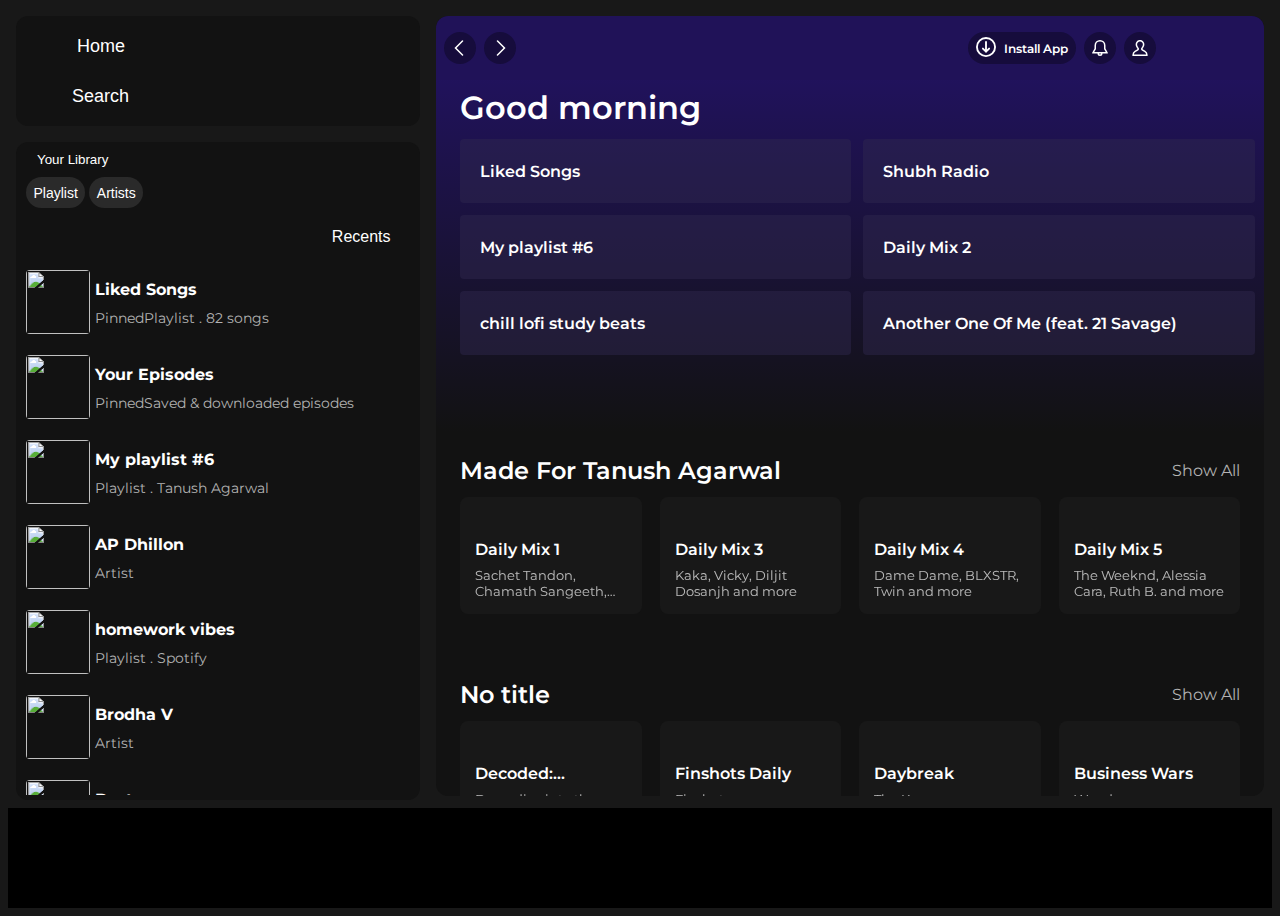
==== commit 6900459d: "manual mergre with latest" ====
--- a/index.html
+++ b/index.html
@@ -17,80 +17,166 @@
     <link rel="stylesheet" href="header.css" />
   </head>
   <body>
-    <section id="sidebar"></section>
+    <section id="sidebar">
+      <div class="upper-sidebar">
+        <button class="sidebar-btn brighten-text-on-hover">
+          <img
+            src="	https://cdn-icons-png.flaticon.com/512/1946/1946436.png"
+            alt=""
+          />
+          Home
+        </button>
+        <button class="sidebar-btn brighten-text-on-hover">
+          <img
+            src="	https://cdn-icons-png.flaticon.com/512/151/151773.png"
+            alt=""
+          />Search
+        </button>
+      </div>
+      <div class="lower-sidebar">
+        <div class="library-controls">
+          <div>
+            <button>
+              <img
+                src="https://cdn-icons-png.flaticon.com/512/2908/2908601.png" 
+                alt=""
+              />Your Library
+            </button>
+          </div>
+          <div>
+            <button class="circular-button">
+              <img
+                src="https://cdn-icons-png.flaticon.com/512/2997/2997933.png"
+                alt=""
+              />
+            </button>
+            <button class="circular-button">
+              <img
+                src="	https://cdn-icons-png.flaticon.com/512/2889/2889731.png"
+                alt=""
+              />
+            </button>
+          </div>
+        </div>
+        <div class="library-filter">
+          <button>Playlist</button>
+          <button>Artists</button>
+        </div>
+        <div class="library" >
+
+        
+        <div class="library-list">
+          <div class="playlists-search">
+            <button class="circular-button">
+              <img
+                src="	https://cdn-icons-png.flaticon.com/512/151/151773.png"
+                alt=""
+              />
+            </button>
+            <button class="brighten-text-on-hover circular-button">
+              Recents
+              <img
+                src="https://cdn-icons-png.flaticon.com/512/483/483226.png"
+                alt=""
+              />
+            </button>
+          </div>
+          
+        </div>
+      </div>
+      </div>
+    </section>
     <section id="main">
-      <div id="header">
-        <div id="header-controls">
-          <div id="navigation">
-            <div class="control rounded_icon">
+      <div id="header-controls">
+        <div id="navigation">
+          <div class="control rounded_icon">
+            <svg
+              data-encore-id="icon"
+              role="img"
+              aria-hidden="true"
+              class="Svg-sc-ytk21e-0 kgVuXA IYDlXmBmmUKHveMzIPCF"
+              viewBox="0 0 16 16"
+            >
+              <path
+                d="M11.03.47a.75.75 0 0 1 0 1.06L4.56 8l6.47 6.47a.75.75 0 1 1-1.06 1.06L2.44 8 9.97.47a.75.75 0 0 1 1.06 0z"
+              ></path>
+            </svg>
+          </div>
+          <div class="control rounded_icon">
+            <svg
+              data-encore-id="icon"
+              role="img"
+              aria-hidden="true"
+              class="Svg-sc-ytk21e-0 kgVuXA IYDlXmBmmUKHveMzIPCF"
+              viewBox="0 0 16 16"
+            >
+              <path
+                d="M4.97.47a.75.75 0 0 0 0 1.06L11.44 8l-6.47 6.47a.75.75 0 1 0 1.06 1.06L13.56 8 6.03.47a.75.75 0 0 0-1.06 0z"
+              ></path>
+            </svg>
+          </div>
+        </div>
+        <div id="settings">
+          <div id="install">
+            <div>
               <svg
-                data-encore-id="icon"
-                role="img"
-                aria-hidden="true"
-                class="Svg-sc-ytk21e-0 kgVuXA IYDlXmBmmUKHveMzIPCF"
-                viewBox="0 0 16 16"
-              >
-                <path
-                  d="M11.03.47a.75.75 0 0 1 0 1.06L4.56 8l6.47 6.47a.75.75 0 1 1-1.06 1.06L2.44 8 9.97.47a.75.75 0 0 1 1.06 0z"
-                ></path>
-              </svg>
-            </div>
-            <div class="control rounded_icon">
-              <svg
-                data-encore-id="icon"
-                role="img"
-                aria-hidden="true"
-                class="Svg-sc-ytk21e-0 kgVuXA IYDlXmBmmUKHveMzIPCF"
-                viewBox="0 0 16 16"
-              >
-                <path
-                  d="M4.97.47a.75.75 0 0 0 0 1.06L11.44 8l-6.47 6.47a.75.75 0 1 0 1.06 1.06L13.56 8 6.03.47a.75.75 0 0 0-1.06 0z"
-                ></path>
-              </svg>
-            </div>
-          </div>
-          <div id="settings">
-            <div id="install">
-              <div>
-
-                <svg
                 data-encore-id="icon"
                 role="img"
                 aria-hidden="true"
                 viewBox="0 0 16 16"
                 class="Svg-sc-ytk21e-0 kPpCsU"
-                >
+              >
                 <path
-                d="M4.995 8.745a.75.75 0 0 1 1.06 0L7.25 9.939V4a.75.75 0 0 1 1.5 0v5.94l1.195-1.195a.75.75 0 1 1 1.06 1.06L8 12.811l-.528-.528a.945.945 0 0 1-.005-.005L4.995 9.805a.75.75 0 0 1 0-1.06z"
+                  d="M4.995 8.745a.75.75 0 0 1 1.06 0L7.25 9.939V4a.75.75 0 0 1 1.5 0v5.94l1.195-1.195a.75.75 0 1 1 1.06 1.06L8 12.811l-.528-.528a.945.945 0 0 1-.005-.005L4.995 9.805a.75.75 0 0 1 0-1.06z"
                 ></path>
                 <path
-                d="M0 8a8 8 0 1 1 16 0A8 8 0 0 1 0 8zm8-6.5a6.5 6.5 0 1 0 0 13 6.5 6.5 0 0 0 0-13z"
+                  d="M0 8a8 8 0 1 1 16 0A8 8 0 0 1 0 8zm8-6.5a6.5 6.5 0 1 0 0 13 6.5 6.5 0 0 0 0-13z"
                 ></path>
               </svg>
             </div>
-              <div>
-
-                Install App
-              </div>
-
-              
-            </div>
-            <div class="rounded_icon">
-              <svg data-encore-id="icon" role="img" aria-hidden="true" class="Svg-sc-ytk21e-0 kPpCsU t93PZphItuM19kPhX7tC" viewBox="0 0 16 16"><path d="M8 1.5a4 4 0 0 0-4 4v3.27a.75.75 0 0 1-.1.373L2.255 12h11.49L12.1 9.142a.75.75 0 0 1-.1-.374V5.5a4 4 0 0 0-4-4zm-5.5 4a5.5 5.5 0 0 1 11 0v3.067l2.193 3.809a.75.75 0 0 1-.65 1.124H10.5a2.5 2.5 0 0 1-5 0H.957a.75.75 0 0 1-.65-1.124L2.5 8.569V5.5zm4.5 8a1 1 0 1 0 2 0H7z"></path></svg>
-            </div>
-            <div class="rounded_icon">
-              <svg data-encore-id="icon" role="img" aria-hidden="true" data-testid="user-icon" viewBox="0 0 16 16" class="Svg-sc-ytk21e-0 kPpCsU"><path d="M6.233.371a4.388 4.388 0 0 1 5.002 1.052c.421.459.713.992.904 1.554.143.421.263 1.173.22 1.894-.078 1.322-.638 2.408-1.399 3.316l-.127.152a.75.75 0 0 0 .201 1.13l2.209 1.275a4.75 4.75 0 0 1 2.375 4.114V16H.382v-1.143a4.75 4.75 0 0 1 2.375-4.113l2.209-1.275a.75.75 0 0 0 .201-1.13l-.126-.152c-.761-.908-1.322-1.994-1.4-3.316-.043-.721.077-1.473.22-1.894a4.346 4.346 0 0 1 .904-1.554c.411-.448.91-.807 1.468-1.052zM8 1.5a2.888 2.888 0 0 0-2.13.937 2.85 2.85 0 0 0-.588 1.022c-.077.226-.175.783-.143 1.323.054.921.44 1.712 1.051 2.442l.002.001.127.153a2.25 2.25 0 0 1-.603 3.39l-2.209 1.275A3.25 3.25 0 0 0 1.902 14.5h12.196a3.25 3.25 0 0 0-1.605-2.457l-2.209-1.275a2.25 2.25 0 0 1-.603-3.39l.127-.153.002-.001c.612-.73.997-1.52 1.052-2.442.032-.54-.067-1.097-.144-1.323a2.85 2.85 0 0 0-.588-1.022A2.888 2.888 0 0 0 8 1.5z"></path></svg>
-            </div>
+            <div>Install App</div>
+          </div>
+          <div class="rounded_icon">
+            <svg
+              data-encore-id="icon"
+              role="img"
+              aria-hidden="true"
+              class="Svg-sc-ytk21e-0 kPpCsU t93PZphItuM19kPhX7tC"
+              viewBox="0 0 16 16"
+            >
+              <path
+                d="M8 1.5a4 4 0 0 0-4 4v3.27a.75.75 0 0 1-.1.373L2.255 12h11.49L12.1 9.142a.75.75 0 0 1-.1-.374V5.5a4 4 0 0 0-4-4zm-5.5 4a5.5 5.5 0 0 1 11 0v3.067l2.193 3.809a.75.75 0 0 1-.65 1.124H10.5a2.5 2.5 0 0 1-5 0H.957a.75.75 0 0 1-.65-1.124L2.5 8.569V5.5zm4.5 8a1 1 0 1 0 2 0H7z"
+              ></path>
+            </svg>
+          </div>
+          <div class="rounded_icon">
+            <svg
+              data-encore-id="icon"
+              role="img"
+              aria-hidden="true"
+              data-testid="user-icon"
+              viewBox="0 0 16 16"
+              class="Svg-sc-ytk21e-0 kPpCsU"
+            >
+              <path
+                d="M6.233.371a4.388 4.388 0 0 1 5.002 1.052c.421.459.713.992.904 1.554.143.421.263 1.173.22 1.894-.078 1.322-.638 2.408-1.399 3.316l-.127.152a.75.75 0 0 0 .201 1.13l2.209 1.275a4.75 4.75 0 0 1 2.375 4.114V16H.382v-1.143a4.75 4.75 0 0 1 2.375-4.113l2.209-1.275a.75.75 0 0 0 .201-1.13l-.126-.152c-.761-.908-1.322-1.994-1.4-3.316-.043-.721.077-1.473.22-1.894a4.346 4.346 0 0 1 .904-1.554c.411-.448.91-.807 1.468-1.052zM8 1.5a2.888 2.888 0 0 0-2.13.937 2.85 2.85 0 0 0-.588 1.022c-.077.226-.175.783-.143 1.323.054.921.44 1.712 1.051 2.442l.002.001.127.153a2.25 2.25 0 0 1-.603 3.39l-2.209 1.275A3.25 3.25 0 0 0 1.902 14.5h12.196a3.25 3.25 0 0 0-1.605-2.457l-2.209-1.275a2.25 2.25 0 0 1-.603-3.39l.127-.153.002-.001c.612-.73.997-1.52 1.052-2.442.032-.54-.067-1.097-.144-1.323a2.85 2.85 0 0 0-.588-1.022A2.888 2.888 0 0 0 8 1.5z"
+              ></path>
+            </svg>
           </div>
         </div>
-        <div id="header-greeting">Good morning</div>
-        <div id="header-content"></div>
       </div>
-      <div id="main-content"></div>
-      <div id="footer"></div>
+      <div id="main-scroll">
+        <div id="header">
+          <div id="header-greeting">Good morning</div>
+          <div id="header-content"></div>
+        </div>
+        <div id="main-content"></div>
+        <div id="footer"></div>
+      </div>
     </section>
     <section id="controls"></section>
     <script src="script.js"></script>
     <script src="header.js"></script>
+    <script src="library.js"></script>
   </body>
 </html>
--- a/style.css
+++ b/style.css
@@ -1,71 +1,253 @@
-:root{
- --primary: #121212;
- --secondary :#21125F;
-}
-body{
-    height: 100svh;
-    background-color: black;
-    display: grid;
-    grid-template-columns: 420px 1fr;
-    overflow: hidden;
-    border-collapse: separate;
-    position: relative;
-
-}
-#sidebar{
-    grid-column: 1/2;
-    background-color: var(--primary);
-    /* background-color: aqua; */
-    /* height: 100svh; */
-    height: calc(100svh - 120px);
-    
-    
-    margin: 8px;
-    border-radius: 12px;
-
-}
-
-
-
-#main{
-    grid-column: 2/3;
-    height: calc(100svh - 120px);
-    background-color: var(--primary);
-    margin: 8px;
-    border-collapse: separate;
-    border-radius:12px;
-    overflow-y: scroll;
-    overflow-x: hidden;
-      }
-#header{
-border-radius:12px;
-width: 100%;
-/* height: 320px; */
-background : linear-gradient( var(--secondary) , var(--primary) );
-}
-
-#controls{
-  grid-column: 1/3;  
+:root {
+  --primary: #121212;
+  --secondary: #21125f;
+}
+body {
+  height: 100svh;
+  background-color: black;
+  display: grid;
+  grid-template-columns: 420px 1fr;
+  overflow: hidden;
+  border-collapse: separate;
+  position: relative;
+  color: white;
+  font-family: 'montserrat';
+
+
+}
+
+/********************SIDEBAR***********************/
+
+::-webkit-scrollbar {
+  width: 10px;
+  padding-block: 32px;
+ 
+}
+
+::-webkit-scrollbar-track {
+  background: transparent;
+}
+
+::-webkit-scrollbar-thumb {
+  background: #888;
+  
+
+}
+
+::-webkit-scrollbar-thumb:hover {
+  background: #555;
+}
+
+#sidebar {
+  grid-column: 1/2;
+  /* background-color: aqua; */
+  /* height: 100svh; */
+  height: calc(100svh - 100px);
+  display: grid;
+  grid-template-rows: 1fr 12fr;
+  /* display: flex;
+  flex-direction: column; */
+
+}
+
+.upper-sidebar,
+.lower-sidebar {
+  grid-row: span 1;
+  background-color: var(--primary);
+  margin: 8px;
+  border-radius: 12px;
+  display: flex;
+  flex-direction: column;
+  align-items: stretch;
+  padding: 5px;
+}
+
+.lower-sidebar {
+  grid-row: span 12;
+}
+
+
+.sidebar-btn {
+  background-color: transparent;
+  text-align: left;
+  height: 50px;
+  border: none;
+  font-size: 18px;
+  color: white;
+}
+
+#sidebar img {
+  
+}
+
+.upper-sidebar img {
+  filter: invert(1);
+
+  vertical-align: middle;
+  height: 20px;
+  margin-right: 30px;
+  margin-left: 15px;
+}
+
+.library-controls {
+  display: flex;
+  flex-direction: row;
+  justify-content: space-between;
+  font-size: 18px;
+}
+
+.library-controls button {
+  border: none;
+  background-color: transparent;
+  color: white;
+}
+
+.library-controls img {
+  padding: 5px;
+  filter: invert(1);
+
+  vertical-align: middle;
+  height: 20px;
+}
+
+.library-filter {
+  padding: 5px;
+}
+
+.library-filter button {
+  border: none;
+  border-radius: 25px;
+  background-color: #2a2a2a;
+  font-size: 14px;
+  color: white;
+  padding: 7.5px;
+  transition: 0.2s;
+}
+.circular-button img{
+  padding: 5px;
+  filter: invert(1);
+
+  vertical-align: middle;
+  height: 20px;
+}
+.library-filter button:hover {
+  background-color: #363636;
+}
+
+.playlists-search {
+  display: flex;
+  flex-direction: row;
+  justify-content: space-between;
+  padding: 10px 5px;
+}
+
+.playlists-search button {
+  background-color: transparent;
+  color: rgb(255, 255, 255);
+  border: none;
+  font-size: 16px;
+}
+
+.library{
+  overflow-x: hidden;
+  overflow-y: auto;
+  height: 100%;
+}
+.library-list {
+
+  /* max-height: max-content;  */
+}
+
+.library-items {
+  display: flex;
+  flex-direction: row;
+  height: 75px;
+  align-items: center;
+  padding: 5px;
+  border-radius: 5px;
+  transition: 0.2s;
+}
+
+.library-items:hover {
+  background-color: #2a2a2a;
+}
+
+.library-items-details {
+  display: flex;
+  flex-direction: column;
+  justify-content: center;
+}
+
+.library-items-details h5,
+h4 {
+  margin: 5px;
+  ;
+}
+
+.library-items-details h5{
+  font-size: 14px;
+  font-weight: 400;
+  color: #b3b3b3;
+}
+
+
+.library-items-img img{
+  height: 64px;
+  width: 64px;
+  border-radius: 4px;
+
+}
+
+.brighten-text-on-hover:hover {
+  font-weight: 550;
+}
+
+.circular-button {
+  border-radius: 100%;
+  padding: 5px;
+  transition: 0.2s;
+}
+
+.circular-button:hover {
+  border-radius: 100%;
+  background-color: #2a2a2a;
+}
+
+/*******************************************/
+
+#main {
+  grid-column: 2/3;
+  background-color: var(--primary);
+  margin: 8px;
+  border-collapse: separate;
+  border-radius: 12px;
+  height: calc(100svh - 120px);
+  
+}
+#main-scroll{
+  overflow-y: scroll;
+  overflow-x: hidden;
+  margin-top: 48px;
+  height: calc(100svh - 168px);
+  border-radius: 12px;
+
+}
+#header {
+  border-radius: 12px;
+  width: 100%;
+  height: 320px;
+  background: linear-gradient(var(--secondary), var(--primary));
+}
+
+#controls {
+  grid-column: 1/3;
   background-color: black;
   width: 100%;
   height: 100px;
   position: absolute;
   bottom: 0;
-  
-}
-
-.category-items{
-    display: flex;
-}
-
-::-webkit-scrollbar{
-    width: 15px;
-}
-::-webkit-scrollbar-track{
-    background : transparent;
-
-}
-::-webkit-scrollbar-thumb{
-    background-color:#8E88A7;
-    /* border-radius: 12px; */
-}+}
+
+.category-items {
+  display: flex;
+}
--- a/header.css
+++ b/header.css
@@ -2,12 +2,15 @@
     padding: 24px;
     display: flex;
     flex-direction: column;
+    position: relative;
 }
 #header-greeting{
+
     font-size: 32px;
     font-weight: 600;
     color: white;
     margin-bottom: 12px;
+    /* margin-top: 48px; */
 }
 #header-content{
     width: 96%;
@@ -59,6 +62,17 @@
 margin-bottom: 12px;
 display: flex;
 justify-content: space-between;
+position: fixed;
+top: 16px;
+padding: 16px 8px ;
+border-radius: 12px 12px 0 0;
+right: 16px;
+left:436px;
+background-color: #201258;
+
+z-index: 2;
+/* margin: 0px 120px; */
+
 }
 
 #navigation .control svg path{
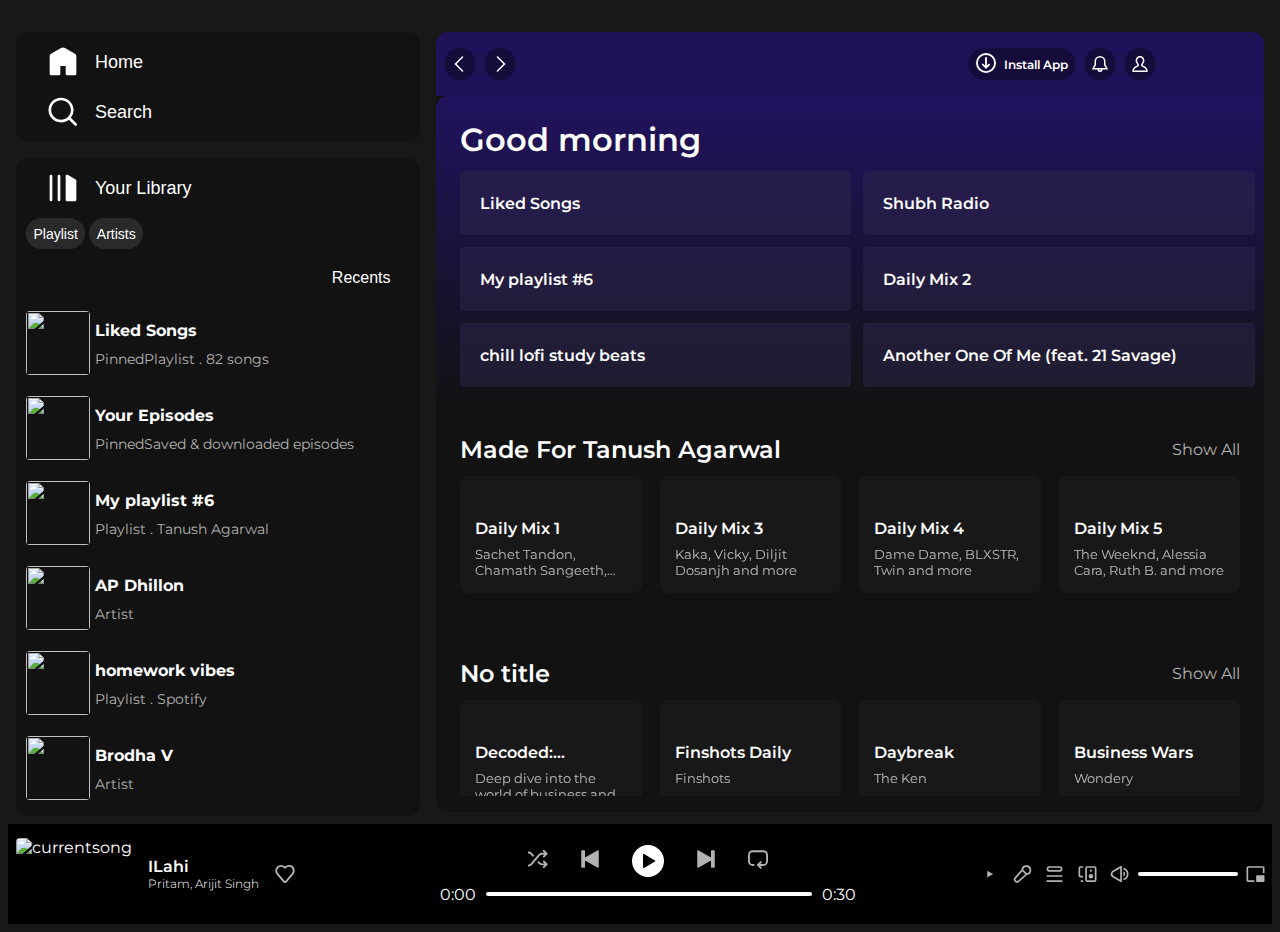
==== commit 3d7c3e6b: "sidebar is now collapsable" ====
--- a/index.html
+++ b/index.html
@@ -1,182 +1,257 @@
 <!DOCTYPE html>
 <html lang="en">
-  <head>
-    <meta charset="UTF-8" />
-    <meta name="viewport" content="width=device-width, initial-scale=1.0" />
-    <title>Spotify</title>
-    <link rel="stylesheet" href="style.css" />
-    <link
-      href="https://fonts.googleapis.com/css2?family=Montserrat:wght@400;500;700&display=swap"
-      rel="stylesheet"
-    />
-    <link
-      rel="stylesheet"
-      href="https://cdnjs.cloudflare.com/ajax/libs/font-awesome/5.13.0/css/all.min.css"
-    />
-    <link rel="stylesheet" href="spotifycards.css" />
-    <link rel="stylesheet" href="header.css" />
-  </head>
-  <body>
-    <section id="sidebar">
-      <div class="upper-sidebar">
-        <button class="sidebar-btn brighten-text-on-hover">
-          <img
-            src="	https://cdn-icons-png.flaticon.com/512/1946/1946436.png"
-            alt=""
-          />
+
+<head>
+  <meta charset="UTF-8" />
+  <meta name="viewport" content="width=device-width, initial-scale=1.0" />
+  <title>Spotify</title>
+  <link rel="stylesheet" href="style.css" />
+  <link rel="stylesheet" href="foot.css" />
+  <script src="https://kit.fontawesome.com/a076d05399.js" crossorigin="anonymous"></script>
+  <link href="https://fonts.googleapis.com/css2?family=Montserrat:wght@400;500;700&display=swap" rel="stylesheet" />
+  <link rel="stylesheet" href="https://cdnjs.cloudflare.com/ajax/libs/font-awesome/5.13.0/css/all.min.css" />
+  <link rel="stylesheet" href="spotifycards.css" />
+  <link rel="stylesheet" href="header.css" />
+</head>
+
+<body>
+  <section id="sidebar">
+    <div class="upper-sidebar">
+      <button class="sidebar-btn brighten-text-on-hover">
+        <svg data-encore-id="icon" role="img" aria-hidden="true" class="Svg-sc-ytk21e-0 iYxpxA home-active-icon"
+          viewBox="0 0 24 24">
+          <path
+            d="M13.5 1.515a3 3 0 0 0-3 0L3 5.845a2 2 0 0 0-1 1.732V21a1 1 0 0 0 1 1h6a1 1 0 0 0 1-1v-6h4v6a1 1 0 0 0 1 1h6a1 1 0 0 0 1-1V7.577a2 2 0 0 0-1-1.732l-7.5-4.33z">
+          </path>
+        </svg>
+        <div class="hide-on-collapse">
+
           Home
-        </button>
-        <button class="sidebar-btn brighten-text-on-hover">
-          <img
-            src="	https://cdn-icons-png.flaticon.com/512/151/151773.png"
-            alt=""
-          />Search
-        </button>
-      </div>
-      <div class="lower-sidebar">
-        <div class="library-controls">
-          <div>
-            <button>
-              <img
-                src="https://cdn-icons-png.flaticon.com/512/2908/2908601.png" 
-                alt=""
-              />Your Library
-            </button>
-          </div>
-          <div>
+        </div>
+      </button>
+      <button class="sidebar-btn brighten-text-on-hover">
+        <svg data-encore-id="icon" role="img" aria-hidden="true" class="Svg-sc-ytk21e-0 iYxpxA search-icon"
+          viewBox="0 0 24 24">
+          <path
+            d="M10.533 1.279c-5.18 0-9.407 4.14-9.407 9.279s4.226 9.279 9.407 9.279c2.234 0 4.29-.77 5.907-2.058l4.353 4.353a1 1 0 1 0 1.414-1.414l-4.344-4.344a9.157 9.157 0 0 0 2.077-5.816c0-5.14-4.226-9.28-9.407-9.28zm-7.407 9.279c0-4.006 3.302-7.28 7.407-7.28s7.407 3.274 7.407 7.28-3.302 7.279-7.407 7.279-7.407-3.273-7.407-7.28z">
+          </path>
+        </svg>
+        <div class="hide-on-collapse">
+
+          Search
+        </div>
+      </button>
+    </div>
+    <div class="lower-sidebar">
+      <div class="library-controls">
+        <div>
+          <button class="sidebar-btn" id="collapse">
+            <svg data-encore-id="icon" role="img" aria-hidden="true" viewBox="0 0 24 24" class="Svg-sc-ytk21e-0 iYxpxA"><path d="M3 22a1 1 0 0 1-1-1V3a1 1 0 0 1 2 0v18a1 1 0 0 1-1 1zM15.5 2.134A1 1 0 0 0 14 3v18a1 1 0 0 0 1 1h6a1 1 0 0 0 1-1V6.464a1 1 0 0 0-.5-.866l-6-3.464zM9 2a1 1 0 0 0-1 1v18a1 1 0 1 0 2 0V3a1 1 0 0 0-1-1z"></path></svg>
+            <div class="hide-on-collapse">
+              Your Library
+
+            </div>
+          </button>
+        </div>
+        <div class="hide-on-collapse">
+          <button class="circular-button ">
+            <img src="https://cdn-icons-png.flaticon.com/512/2997/2997933.png" alt="" />
+          </button>
+          <button class="circular-button">
+            <img src="	https://cdn-icons-png.flaticon.com/512/2889/2889731.png" alt="" />
+          </button>
+        </div>
+      </div>
+      <div class="library-filter hide-on-collapse">
+        <button>Playlist</button>
+        <button>Artists</button>
+      </div>
+      <div class="library">
+        <div class="library-list">
+          <div class="playlists-search hide-on-collapse">
             <button class="circular-button">
-              <img
-                src="https://cdn-icons-png.flaticon.com/512/2997/2997933.png"
-                alt=""
-              />
-            </button>
-            <button class="circular-button">
-              <img
-                src="	https://cdn-icons-png.flaticon.com/512/2889/2889731.png"
-                alt=""
-              />
-            </button>
-          </div>
-        </div>
-        <div class="library-filter">
-          <button>Playlist</button>
-          <button>Artists</button>
-        </div>
-        <div class="library" >
-
-        
-        <div class="library-list">
-          <div class="playlists-search">
-            <button class="circular-button">
-              <img
-                src="	https://cdn-icons-png.flaticon.com/512/151/151773.png"
-                alt=""
-              />
+              <img src="	https://cdn-icons-png.flaticon.com/512/151/151773.png" alt="" />
             </button>
             <button class="brighten-text-on-hover circular-button">
               Recents
-              <img
-                src="https://cdn-icons-png.flaticon.com/512/483/483226.png"
-                alt=""
-              />
+              <img src="https://cdn-icons-png.flaticon.com/512/483/483226.png" alt="" />
             </button>
           </div>
-          
-        </div>
-      </div>
-      </div>
-    </section>
-    <section id="main">
-      <div id="header-controls">
-        <div id="navigation">
-          <div class="control rounded_icon">
-            <svg
-              data-encore-id="icon"
-              role="img"
-              aria-hidden="true"
-              class="Svg-sc-ytk21e-0 kgVuXA IYDlXmBmmUKHveMzIPCF"
-              viewBox="0 0 16 16"
-            >
-              <path
-                d="M11.03.47a.75.75 0 0 1 0 1.06L4.56 8l6.47 6.47a.75.75 0 1 1-1.06 1.06L2.44 8 9.97.47a.75.75 0 0 1 1.06 0z"
-              ></path>
-            </svg>
-          </div>
-          <div class="control rounded_icon">
-            <svg
-              data-encore-id="icon"
-              role="img"
-              aria-hidden="true"
-              class="Svg-sc-ytk21e-0 kgVuXA IYDlXmBmmUKHveMzIPCF"
-              viewBox="0 0 16 16"
-            >
-              <path
-                d="M4.97.47a.75.75 0 0 0 0 1.06L11.44 8l-6.47 6.47a.75.75 0 1 0 1.06 1.06L13.56 8 6.03.47a.75.75 0 0 0-1.06 0z"
-              ></path>
-            </svg>
-          </div>
-        </div>
-        <div id="settings">
-          <div id="install">
-            <div>
-              <svg
-                data-encore-id="icon"
-                role="img"
-                aria-hidden="true"
-                viewBox="0 0 16 16"
-                class="Svg-sc-ytk21e-0 kPpCsU"
-              >
-                <path
-                  d="M4.995 8.745a.75.75 0 0 1 1.06 0L7.25 9.939V4a.75.75 0 0 1 1.5 0v5.94l1.195-1.195a.75.75 0 1 1 1.06 1.06L8 12.811l-.528-.528a.945.945 0 0 1-.005-.005L4.995 9.805a.75.75 0 0 1 0-1.06z"
-                ></path>
-                <path
-                  d="M0 8a8 8 0 1 1 16 0A8 8 0 0 1 0 8zm8-6.5a6.5 6.5 0 1 0 0 13 6.5 6.5 0 0 0 0-13z"
-                ></path>
-              </svg>
-            </div>
-            <div>Install App</div>
-          </div>
-          <div class="rounded_icon">
-            <svg
-              data-encore-id="icon"
-              role="img"
-              aria-hidden="true"
-              class="Svg-sc-ytk21e-0 kPpCsU t93PZphItuM19kPhX7tC"
-              viewBox="0 0 16 16"
-            >
-              <path
-                d="M8 1.5a4 4 0 0 0-4 4v3.27a.75.75 0 0 1-.1.373L2.255 12h11.49L12.1 9.142a.75.75 0 0 1-.1-.374V5.5a4 4 0 0 0-4-4zm-5.5 4a5.5 5.5 0 0 1 11 0v3.067l2.193 3.809a.75.75 0 0 1-.65 1.124H10.5a2.5 2.5 0 0 1-5 0H.957a.75.75 0 0 1-.65-1.124L2.5 8.569V5.5zm4.5 8a1 1 0 1 0 2 0H7z"
-              ></path>
-            </svg>
-          </div>
-          <div class="rounded_icon">
-            <svg
-              data-encore-id="icon"
-              role="img"
-              aria-hidden="true"
-              data-testid="user-icon"
-              viewBox="0 0 16 16"
-              class="Svg-sc-ytk21e-0 kPpCsU"
-            >
-              <path
-                d="M6.233.371a4.388 4.388 0 0 1 5.002 1.052c.421.459.713.992.904 1.554.143.421.263 1.173.22 1.894-.078 1.322-.638 2.408-1.399 3.316l-.127.152a.75.75 0 0 0 .201 1.13l2.209 1.275a4.75 4.75 0 0 1 2.375 4.114V16H.382v-1.143a4.75 4.75 0 0 1 2.375-4.113l2.209-1.275a.75.75 0 0 0 .201-1.13l-.126-.152c-.761-.908-1.322-1.994-1.4-3.316-.043-.721.077-1.473.22-1.894a4.346 4.346 0 0 1 .904-1.554c.411-.448.91-.807 1.468-1.052zM8 1.5a2.888 2.888 0 0 0-2.13.937 2.85 2.85 0 0 0-.588 1.022c-.077.226-.175.783-.143 1.323.054.921.44 1.712 1.051 2.442l.002.001.127.153a2.25 2.25 0 0 1-.603 3.39l-2.209 1.275A3.25 3.25 0 0 0 1.902 14.5h12.196a3.25 3.25 0 0 0-1.605-2.457l-2.209-1.275a2.25 2.25 0 0 1-.603-3.39l.127-.153.002-.001c.612-.73.997-1.52 1.052-2.442.032-.54-.067-1.097-.144-1.323a2.85 2.85 0 0 0-.588-1.022A2.888 2.888 0 0 0 8 1.5z"
-              ></path>
-            </svg>
-          </div>
-        </div>
-      </div>
-      <div id="main-scroll">
-        <div id="header">
-          <div id="header-greeting">Good morning</div>
-          <div id="header-content"></div>
-        </div>
-        <div id="main-content"></div>
-        <div id="footer"></div>
-      </div>
-    </section>
-    <section id="controls"></section>
-    <script src="script.js"></script>
-    <script src="header.js"></script>
-    <script src="library.js"></script>
-  </body>
-</html>
+        </div>
+      </div>
+    </div>
+  </section>
+  <section id="main">
+    <div id="header-controls">
+      <div id="navigation">
+        <div class="control rounded_icon">
+          <svg data-encore-id="icon" role="img" aria-hidden="true" class="Svg-sc-ytk21e-0 kgVuXA IYDlXmBmmUKHveMzIPCF"
+            viewBox="0 0 16 16">
+            <path
+              d="M11.03.47a.75.75 0 0 1 0 1.06L4.56 8l6.47 6.47a.75.75 0 1 1-1.06 1.06L2.44 8 9.97.47a.75.75 0 0 1 1.06 0z">
+            </path>
+          </svg>
+        </div>
+        <div class="control rounded_icon">
+          <svg data-encore-id="icon" role="img" aria-hidden="true" class="Svg-sc-ytk21e-0 kgVuXA IYDlXmBmmUKHveMzIPCF"
+            viewBox="0 0 16 16">
+            <path
+              d="M4.97.47a.75.75 0 0 0 0 1.06L11.44 8l-6.47 6.47a.75.75 0 1 0 1.06 1.06L13.56 8 6.03.47a.75.75 0 0 0-1.06 0z">
+            </path>
+          </svg>
+        </div>
+      </div>
+      <div id="settings">
+        <div id="install">
+          <div>
+            <svg data-encore-id="icon" role="img" aria-hidden="true" viewBox="0 0 16 16" class="Svg-sc-ytk21e-0 kPpCsU">
+              <path
+                d="M4.995 8.745a.75.75 0 0 1 1.06 0L7.25 9.939V4a.75.75 0 0 1 1.5 0v5.94l1.195-1.195a.75.75 0 1 1 1.06 1.06L8 12.811l-.528-.528a.945.945 0 0 1-.005-.005L4.995 9.805a.75.75 0 0 1 0-1.06z">
+              </path>
+              <path d="M0 8a8 8 0 1 1 16 0A8 8 0 0 1 0 8zm8-6.5a6.5 6.5 0 1 0 0 13 6.5 6.5 0 0 0 0-13z"></path>
+            </svg>
+          </div>
+          <div>Install App</div>
+        </div>
+        <div class="rounded_icon">
+          <svg data-encore-id="icon" role="img" aria-hidden="true" class="Svg-sc-ytk21e-0 kPpCsU t93PZphItuM19kPhX7tC"
+            viewBox="0 0 16 16">
+            <path
+              d="M8 1.5a4 4 0 0 0-4 4v3.27a.75.75 0 0 1-.1.373L2.255 12h11.49L12.1 9.142a.75.75 0 0 1-.1-.374V5.5a4 4 0 0 0-4-4zm-5.5 4a5.5 5.5 0 0 1 11 0v3.067l2.193 3.809a.75.75 0 0 1-.65 1.124H10.5a2.5 2.5 0 0 1-5 0H.957a.75.75 0 0 1-.65-1.124L2.5 8.569V5.5zm4.5 8a1 1 0 1 0 2 0H7z">
+            </path>
+          </svg>
+        </div>
+        <div class="rounded_icon">
+          <svg data-encore-id="icon" role="img" aria-hidden="true" data-testid="user-icon" viewBox="0 0 16 16"
+            class="Svg-sc-ytk21e-0 kPpCsU">
+            <path
+              d="M6.233.371a4.388 4.388 0 0 1 5.002 1.052c.421.459.713.992.904 1.554.143.421.263 1.173.22 1.894-.078 1.322-.638 2.408-1.399 3.316l-.127.152a.75.75 0 0 0 .201 1.13l2.209 1.275a4.75 4.75 0 0 1 2.375 4.114V16H.382v-1.143a4.75 4.75 0 0 1 2.375-4.113l2.209-1.275a.75.75 0 0 0 .201-1.13l-.126-.152c-.761-.908-1.322-1.994-1.4-3.316-.043-.721.077-1.473.22-1.894a4.346 4.346 0 0 1 .904-1.554c.411-.448.91-.807 1.468-1.052zM8 1.5a2.888 2.888 0 0 0-2.13.937 2.85 2.85 0 0 0-.588 1.022c-.077.226-.175.783-.143 1.323.054.921.44 1.712 1.051 2.442l.002.001.127.153a2.25 2.25 0 0 1-.603 3.39l-2.209 1.275A3.25 3.25 0 0 0 1.902 14.5h12.196a3.25 3.25 0 0 0-1.605-2.457l-2.209-1.275a2.25 2.25 0 0 1-.603-3.39l.127-.153.002-.001c.612-.73.997-1.52 1.052-2.442.032-.54-.067-1.097-.144-1.323a2.85 2.85 0 0 0-.588-1.022A2.888 2.888 0 0 0 8 1.5z">
+            </path>
+          </svg>
+        </div>
+      </div>
+    </div>
+    <div id="main-scroll">
+      <div id="header">
+        <div id="header-greeting">Good morning</div>
+        <div id="header-content"></div>
+      </div>
+      <div id="main-content"></div>
+    </div>
+  </section>
+  <section id="controls">
+    <div class="footer">
+      <div class="current-song">
+        <img src="https://i.scdn.co/image/ab67616d00004851707ea5b8023ac77d31756ed4" alt="currentsong" id="left" />
+        <div class="song-details">
+          <div class="song-name">
+            ILahi
+          </div>
+          <div class="song-singers">
+            Pritam, Arijit Singh
+          </div>
+        </div>
+        <div class="like-button">
+          <svg data-encore-id="icon" role="img" aria-hidden="true" viewBox="0 0 16 16" class="Svg-sc-ytk21e-0 kPpCsU">
+            <path
+              d="M1.69 2A4.582 4.582 0 0 1 8 2.023 4.583 4.583 0 0 1 11.88.817h.002a4.618 4.618 0 0 1 3.782 3.65v.003a4.543 4.543 0 0 1-1.011 3.84L9.35 14.629a1.765 1.765 0 0 1-2.093.464 1.762 1.762 0 0 1-.605-.463L1.348 8.309A4.582 4.582 0 0 1 1.689 2zm3.158.252A3.082 3.082 0 0 0 2.49 7.337l.005.005L7.8 13.664a.264.264 0 0 0 .311.069.262.262 0 0 0 .09-.069l5.312-6.33a3.043 3.043 0 0 0 .68-2.573 3.118 3.118 0 0 0-2.551-2.463 3.079 3.079 0 0 0-2.612.816l-.007.007a1.501 1.501 0 0 1-2.045 0l-.009-.008a3.082 3.082 0 0 0-2.121-.861z">
+            </path>
+          </svg>
+        </div>
+      </div>
+      <div class="music-controls">
+        <div class="music-control-buttons">
+          <div class="music-control-button">
+            <svg id="icon1" role="img" aria-hidden="true" viewBox="0 0 16 16" class="Svg-sc-ytk21e-0 kPpCsU">
+              <path
+                d="M13.151.922a.75.75 0 1 0-1.06 1.06L13.109 3H11.16a3.75 3.75 0 0 0-2.873 1.34l-6.173 7.356A2.25 2.25 0 0 1 .39 12.5H0V14h.391a3.75 3.75 0 0 0 2.873-1.34l6.173-7.356a2.25 2.25 0 0 1 1.724-.804h1.947l-1.017 1.018a.75.75 0 0 0 1.06 1.06L15.98 3.75 13.15.922zM.391 3.5H0V2h.391c1.109 0 2.16.49 2.873 1.34L4.89 5.277l-.979 1.167-1.796-2.14A2.25 2.25 0 0 0 .39 3.5z">
+              </path>
+              <path
+                d="m7.5 10.723.98-1.167.957 1.14a2.25 2.25 0 0 0 1.724.804h1.947l-1.017-1.018a.75.75 0 1 1 1.06-1.06l2.829 2.828-2.829 2.828a.75.75 0 1 1-1.06-1.06L13.109 13H11.16a3.75 3.75 0 0 1-2.873-1.34l-.787-.938z">
+              </path>
+            </svg>
+          </div>
+          <div class="music-control-button">
+            <svg id="icon2" role="img" aria-hidden="true" viewBox="0 0 16 16" class="Svg-sc-ytk21e-0 kPpCsU">
+              <path
+                d="M3.3 1a.7.7 0 0 1 .7.7v5.15l9.95-5.744a.7.7 0 0 1 1.05.606v12.575a.7.7 0 0 1-1.05.607L4 9.149V14.3a.7.7 0 0 1-.7.7H1.7a.7.7 0 0 1-.7-.7V1.7a.7.7 0 0 1 .7-.7h1.6z">
+              </path>
+            </svg>
+          </div>
+
+          <div id="play-pause">
+            <svg data-encore-id="icon" role="img" aria-hidden="true" viewBox="0 0 16 16" class="Svg-sc-ytk21e-0 kPpCsU">
+              <path
+                d="M3 1.713a.7.7 0 0 1 1.05-.607l10.89 6.288a.7.7 0 0 1 0 1.212L4.05 14.894A.7.7 0 0 1 3 14.288V1.713z">
+              </path>
+            </svg>
+          </div>
+          <div class="music-control-button">
+            <svg id="icon4" role="img" aria-hidden="true" viewBox="0 0 16 16" class="Svg-sc-ytk21e-0 kPpCsU">
+              <path
+                d="M12.7 1a.7.7 0 0 0-.7.7v5.15L2.05 1.107A.7.7 0 0 0 1 1.712v12.575a.7.7 0 0 0 1.05.607L12 9.149V14.3a.7.7 0 0 0 .7.7h1.6a.7.7 0 0 0 .7-.7V1.7a.7.7 0 0 0-.7-.7h-1.6z">
+              </path>
+            </svg>
+          </div>
+          <div class="music-control-button">
+            <svg id="icon5" role="img" aria-hidden="true" viewBox="0 0 16 16" class="Svg-sc-ytk21e-0 kPpCsU">
+              <path
+                d="M0 4.75A3.75 3.75 0 0 1 3.75 1h8.5A3.75 3.75 0 0 1 16 4.75v5a3.75 3.75 0 0 1-3.75 3.75H9.81l1.018 1.018a.75.75 0 1 1-1.06 1.06L6.939 12.75l2.829-2.828a.75.75 0 1 1 1.06 1.06L9.811 12h2.439a2.25 2.25 0 0 0 2.25-2.25v-5a2.25 2.25 0 0 0-2.25-2.25h-8.5A2.25 2.25 0 0 0 1.5 4.75v5A2.25 2.25 0 0 0 3.75 12H5v1.5H3.75A3.75 3.75 0 0 1 0 9.75v-5z">
+              </path>
+            </svg>
+          </div>
+
+        </div>
+        <div class="timer">
+          <span id="starttime">0:00</span>
+          <input type="range" name="ranger" id="ranger" min="0" max="100" />
+          <span id="endtime">0:30</span>
+        </div>
+      </div>
+
+      <div class="right">
+        <svg id="icon6" role="img" aria-hidden="true" viewBox="0 0 16 16" class="Svg-sc-ytk21e-0 kPpCsU">
+          <path d="M11.196 8 6 5v6l5.196-3z"></path>
+        </svg>
+        <svg id="icon7" role="img" aria-hidden="true" viewBox="0 0 16 16" class="Svg-sc-ytk21e-0 kPpCsU">
+          <path
+            d="M13.426 2.574a2.831 2.831 0 0 0-4.797 1.55l3.247 3.247a2.831 2.831 0 0 0 1.55-4.797zM10.5 8.118l-2.619-2.62A63303.13 63303.13 0 0 0 4.74 9.075L2.065 12.12a1.287 1.287 0 0 0 1.816 1.816l3.06-2.688 3.56-3.129zM7.12 4.094a4.331 4.331 0 1 1 4.786 4.786l-3.974 3.493-3.06 2.689a2.787 2.787 0 0 1-3.933-3.933l2.676-3.045 3.505-3.99z">
+          </path>
+        </svg>
+        <svg id="icon8" role="img" aria-hidden="true" viewBox="0 0 16 16" class="Svg-sc-ytk21e-0 kPpCsU">
+          <path
+            d="M15 15H1v-1.5h14V15zm0-4.5H1V9h14v1.5zm-14-7A2.5 2.5 0 0 1 3.5 1h9a2.5 2.5 0 0 1 0 5h-9A2.5 2.5 0 0 1 1 3.5zm2.5-1a1 1 0 0 0 0 2h9a1 1 0 1 0 0-2h-9z">
+          </path>
+        </svg>
+        <svg id="icon9" role="presentation" aria-hidden="true" class="Svg-sc-ytk21e-0 kPpCsU" viewBox="0 0 16 16">
+          <path
+            d="M6 2.75C6 1.784 6.784 1 7.75 1h6.5c.966 0 1.75.784 1.75 1.75v10.5A1.75 1.75 0 0 1 14.25 15h-6.5A1.75 1.75 0 0 1 6 13.25V2.75zm1.75-.25a.25.25 0 0 0-.25.25v10.5c0 .138.112.25.25.25h6.5a.25.25 0 0 0 .25-.25V2.75a.25.25 0 0 0-.25-.25h-6.5zm-6 0a.25.25 0 0 0-.25.25v6.5c0 .138.112.25.25.25H4V11H1.75A1.75 1.75 0 0 1 0 9.25v-6.5C0 1.784.784 1 1.75 1H4v1.5H1.75zM4 15H2v-1.5h2V15z">
+          </path>
+          <path d="M13 10a2 2 0 1 1-4 0 2 2 0 0 1 4 0zm-1-5a1 1 0 1 1-2 0 1 1 0 0 1 2 0z"></path>
+        </svg>
+        <svg id="icon10" role="presentation" aria-hidden="true" aria-label="Volume high" id="volume-icon"
+          viewBox="0 0 16 16" class="Svg-sc-ytk21e-0 kPpCsU">
+          <path
+            d="M9.741.85a.75.75 0 0 1 .375.65v13a.75.75 0 0 1-1.125.65l-6.925-4a3.642 3.642 0 0 1-1.33-4.967 3.639 3.639 0 0 1 1.33-1.332l6.925-4a.75.75 0 0 1 .75 0zm-6.924 5.3a2.139 2.139 0 0 0 0 3.7l5.8 3.35V2.8l-5.8 3.35zm8.683 4.29V5.56a2.75 2.75 0 0 1 0 4.88z">
+          </path>
+          <path d="M11.5 13.614a5.752 5.752 0 0 0 0-11.228v1.55a4.252 4.252 0 0 1 0 8.127v1.55z"></path>
+        </svg>
+        <input type="range" name="ranger2" id="ranger2" min="0" max="100" />
+        <svg id="icon11" role="img" aria-hidden="true" viewBox="0 0 16 16" class="Svg-sc-ytk21e-0 kPpCsU">
+          <path
+            d="M16 2.45c0-.8-.65-1.45-1.45-1.45H1.45C.65 1 0 1.65 0 2.45v11.1C0 14.35.65 15 1.45 15h5.557v-1.5H1.5v-11h13V7H16V2.45z">
+          </path>
+          <path
+            d="M15.25 9.007a.75.75 0 0 1 .75.75v4.493a.75.75 0 0 1-.75.75H9.325a.75.75 0 0 1-.75-.75V9.757a.75.75 0 0 1 .75-.75h5.925z">
+          </path>
+        </svg>
+      </div>
+    </div>
+  </section>
+  <script src="script.js"></script>
+  <script src="header.js"></script>
+  <script src="library.js"></script>
+  <script src="sidebar.js"></script>
+</body>
+
+</html>--- a/style.css
+++ b/style.css
@@ -12,6 +12,7 @@
   position: relative;
   color: white;
   font-family: 'montserrat';
+  margin-top: 24px;
 
 
 }
@@ -74,7 +75,20 @@
   border: none;
   font-size: 18px;
   color: white;
-}
+  display: flex;
+  align-items: center;
+  /* gap: 16px; */
+  padding: 0 10px;
+}
+.sidebar-btn svg{
+  width: 32px;
+  height: 32px;
+  padding: 16px;
+}
+.sidebar-btn svg path{
+  fill: white;
+}
+
 
 #sidebar img {
   
@@ -227,15 +241,15 @@
 #main-scroll{
   overflow-y: scroll;
   overflow-x: hidden;
-  margin-top: 48px;
-  height: calc(100svh - 168px);
-  border-radius: 12px;
+ 
+  height: calc(100svh - 200px);
+  /* border-radius: 12px; */
 
 }
 #header {
   border-radius: 12px;
   width: 100%;
-  height: 320px;
+ 
   background: linear-gradient(var(--secondary), var(--primary));
 }
 
--- a/foot.css
+++ b/foot.css
@@ -0,0 +1,188 @@
+.footer {
+  background-color: black;
+  color: rgb(255, 255, 255);
+  display: flex;
+  justify-content: space-around;
+  align-items: center;
+  height: 100%;
+  top: 0;
+  width: 100%;
+  position: sticky;
+}
+
+.timer {
+ width: 100%;
+  display: flex;
+  justify-content: space-around;
+  align-items: center;
+  gap: 8px;
+}
+
+.current-song{
+flex: 1;
+display: flex;
+justify-content: flex-start;
+align-items: center;
+gap: 16px;
+padding: 8px;
+}
+.current-song img{
+  border-radius: 4px;
+} 
+.current-song .song-name{
+  font-weight: 600;
+}
+.current-song .song-singers{
+  font-weight: 300;
+  font-size: 12px;
+}
+.like-button{
+  width: 20px;
+  height: 20px;
+}
+.like-button svg path{
+  fill: white;
+  opacity: 70%;
+}
+.like-button svg:hover path{
+  fill: white;
+  opacity: 100%;
+}
+
+.music-controls{
+  flex: 1;
+}
+.right{
+  flex: 1;
+}
+#ranger {
+  /* width: 73%; */
+}
+
+.music-control-buttons {
+  display: flex;
+  /* padding: 0 20px; */
+  justify-content: space-around;
+  align-items: center;
+  gap: 32px;
+  height: 32px;
+  margin-bottom: 8px;
+}
+
+.music-control-buttons svg {
+  width: 20px;
+
+  text-align: center;
+
+  cursor: pointer;
+}
+
+.music-control-buttons svg path {
+  fill: white;
+  opacity: 70%;
+}
+
+.music-controls {
+  text-align: center;
+
+  margin: auto auto;
+}
+
+.right svg {
+  margin: 0.3vh;
+  width: 3vh;
+  fill: white;
+
+  height: 2vh;
+  cursor: pointer;
+}
+
+.right {
+  text-align: center;
+  display: flex;
+  justify-content: flex-end;
+  align-items: center;
+  /* margin-top: 4vh; */
+}
+
+#ranger2 {
+  width: 100px
+  /* height: 2vh; */
+}
+
+.music-controls {
+  width: 40%;
+  display: flex;
+  align-items: center;
+  flex-direction: column;
+}
+
+#left {
+  height: 5vh;
+  width: auto;
+}
+.right svg path{
+  fill: white;
+  opacity: 70%;
+}
+
+.right svg:hover path {
+  /* transform: scale(1.2); */
+  opacity: 100%;
+
+}
+
+.music-control-buttons svg path {
+  fill: white;
+}
+
+.music-control-button:hover svg path {
+  /* transform: scale(1.2); */
+  opacity: 100%;
+}
+
+#left {
+  height: 8vh;
+}
+
+#play-pause {
+  background-color: white;
+  opacity: 100%;
+  height: 32px;
+  width: 32px;
+  display: flex;
+  align-items: center;
+  justify-content: center;
+  border-radius: 50%;
+}
+
+#play-pause svg {
+  padding: 8px;  
+  cursor: pointer;
+}
+
+#play-pause svg path {
+  fill: black;
+  opacity: 100%;
+}
+
+input[type=range] {
+    -webkit-appearance: none;
+    width: 100%;
+    height: 4px;
+    background-color: white;
+    border-radius: 5px;
+    color: #7F7F7F;
+  }
+
+  input[type=range]::-webkit-slider-thumb{
+    display: none;
+  }
+  input[type=range]:hover::-webkit-slider-thumb {
+    -webkit-appearance: none;
+    display: block;
+    width: 12px;
+    height: 12px;
+    background-color: #1ED760;
+    border-radius: 50%;
+  }--- a/header.css
+++ b/header.css
@@ -16,9 +16,8 @@
     width: 96%;
 
     display: grid;
-    grid-template-columns: repeat(auto-fit,minmax(360px  ,1fr));
-    /* grid-template-rows: repeat(auto-fit, 64px); */
-    /* grid-auto-rows: 2; */
+    grid-template-columns: repeat(auto-fit,minmax(360px, 1fr));
+
     
     gap: 12px;
 }
@@ -59,19 +58,18 @@
 
 }
 #header-controls{
-margin-bottom: 12px;
+/* margin-bottom: 12px; */
 display: flex;
 justify-content: space-between;
-position: fixed;
-top: 16px;
+position: relative;
+
 padding: 16px 8px ;
 border-radius: 12px 12px 0 0;
-right: 16px;
-left:436px;
+
 background-color: #201258;
 
 z-index: 2;
-/* margin: 0px 120px; */
+
 
 }
 
